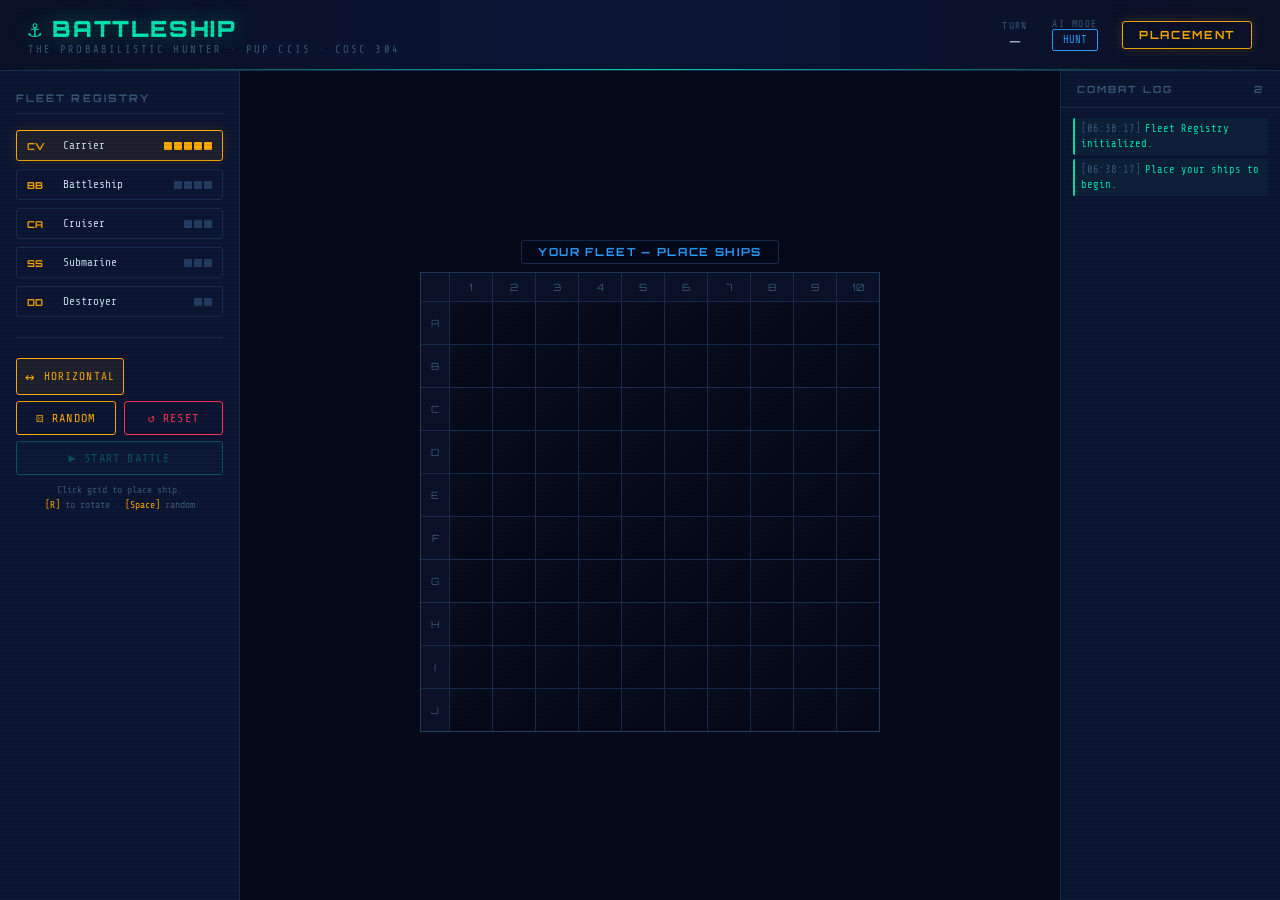
==== index.html @ 7005bb73 "Add files via upload" ====
<!DOCTYPE html>
<html lang="en">
<head>
  <meta charset="UTF-8"/>
  <meta name="viewport" content="width=device-width, initial-scale=1.0"/>
  <title>Battleship: The Probabilistic Hunter</title>
  <link href="https://fonts.googleapis.com/css2?family=Orbitron:wght@400;600;700;900&family=Share+Tech+Mono&display=swap" rel="stylesheet"/>
  <link rel="stylesheet" href="style.css">
</head>
<body>
<div id="app">

  <header>
    <div class="logo">
      <div class="logo-title">⚓ BATTLESHIP</div>
      <div class="logo-sub">The Probabilistic Hunter · PUP CCIS · COSC 304</div>
    </div>
    <div class="header-status">
      <div class="stat-block">
        <div class="stat-label">Turn</div>
        <div class="stat-value" id="turn-counter">—</div>
      </div>
      <div class="stat-block">
        <div class="stat-label">AI Mode</div>
        <div id="ai-mode-badge" class="ai-mode hunt">HUNT</div>
      </div>
      <div id="phase-badge" class="phase-badge placement">PLACEMENT</div>
    </div>
  </header>

  <main>

    <div class="sidebar" id="sidebar">
      <div class="sidebar-title">Fleet Registry</div>
      <div class="fleet-list" id="fleet-list"></div>

      <div class="divider"></div>

      <div id="placement-controls-area">
        <button class="orient-btn active" id="orient-btn" onclick="toggleOrient()">
          <span class="orient-icon" id="orient-icon">↔</span>
          <span id="orient-label">HORIZONTAL</span>
        </button>
        <div style="height:6px"></div>
        <div class="rng-btn-wrap">
          <button class="btn amber" onclick="randomPlacement()" style="flex:1">⚄ Random</button>
          <button class="btn danger" onclick="resetPlacement()" style="flex:1">↺ Reset</button>
        </div>
        <div style="height:6px"></div>
        <button class="btn primary" id="start-btn" onclick="startBattle()" disabled>▶ START BATTLE</button>
        <div style="height:8px"></div>
        <div class="hint">Click grid to place ship.<br><span>[R]</span> to rotate · <span>[Space]</span> random</div>
      </div>

      <div id="battle-controls-area" style="display:none">
        <div class="heatmap-toggle" id="heatmap-toggle" onclick="toggleHeatmap()">
          <span>Probability Map</span>
          <div class="toggle-sw" id="toggle-sw"></div>
        </div>
        <div style="height:6px"></div>
        <div class="prob-label" id="prob-label">Heat map: OFF</div>
        <div class="divider"></div>
        <button class="btn danger" onclick="resetGame()">↺ New Game</button>
      </div>
    </div>

    <div class="center" id="center">

      <div id="placement-phase">
        <div class="board-wrapper">
          <div class="board-label player-label">YOUR FLEET — Place Ships</div>
          <div class="board-container">
            <div class="grid placement-grid" id="placement-grid"></div>
          </div>
        </div>
      </div>

      <div id="battle-phase" style="display:none">
        <div style="display:flex;flex-direction:column;gap:14px;align-items:center;">

          <div class="ships-remaining">
            <div class="sr-block">
              <div class="sr-label">Your Ships</div>
              <div class="sr-count player-c" id="player-ships-left">5</div>
            </div>
            <div style="width:1px;background:var(--border);"></div>
            <div class="sr-block">
              <div class="sr-label">Enemy Ships</div>
              <div class="sr-count ai-c" id="ai-ships-left">5</div>
            </div>
          </div>

          <div class="grids-area">
            <div class="board-wrapper">
              <div class="board-label player-label">YOUR WATERS</div>
              <div class="board-container">
                <div class="grid player-grid" id="player-grid"></div>
              </div>
            </div>

            <div style="display:flex;flex-direction:column;align-items:center;justify-content:center;gap:12px;width:80px;">
              <div class="turn-strip" style="flex-direction:column;">
                <div style="display:flex;align-items:center;gap:6px;">
                  <div class="turn-pip" id="pip-player"></div>
                  <span style="font-size:.6rem;">YOU</span>
                </div>
                <div style="height:1px;width:40px;background:var(--border);margin:4px 0;"></div>
                <div style="display:flex;align-items:center;gap:6px;">
                  <div class="turn-pip" id="pip-ai"></div>
                  <span style="font-size:.6rem;">AI</span>
                </div>
              </div>
            </div>

            <div class="board-wrapper">
              <div class="board-label ai-label" id="ai-board-label">ENEMY WATERS — Click to Fire</div>
              <div class="board-container" style="position:relative">
                <div class="grid ai-grid" id="ai-grid"></div>
                <div class="ai-thinking" id="ai-thinking">
                  <div class="think-text">COMPUTING…</div>
                </div>
              </div>
            </div>
          </div>

        </div>
      </div>

    </div>

    <div class="log-panel">
      <div class="log-header">
        <span>Combat Log</span>
        <span id="log-count" style="color:var(--text-dim)">0</span>
      </div>
      <div class="log-body" id="log-body"></div>
    </div>

  </main>
</div>

<div id="gameover-overlay">
  <div class="gameover-box">
    <div class="gameover-result" id="go-result">VICTORY</div>
    <div class="gameover-sub" id="go-sub">All enemy ships have been sunk.</div>
    <div class="gameover-stats">
      <div class="go-stat">
        <div class="go-stat-val" id="go-turns">—</div>
        <div class="go-stat-lbl">Total Turns</div>
      </div>
      <div class="go-stat">
        <div class="go-stat-val" id="go-phits">—</div>
        <div class="go-stat-lbl">Your Hits</div>
      </div>
      <div class="go-stat">
        <div class="go-stat-val" id="go-aihits">—</div>
        <div class="go-stat-lbl">AI Hits</div>
      </div>
    </div>
    <div class="gameover-btns">
      <button class="btn primary" onclick="resetGame()">▶ Play Again</button>
    </div>
  </div>
</div>

<script src="app.js"></script>
</body>
</html>
---- style.css ----
*,*::before,*::after{box-sizing:border-box;margin:0;padding:0;}
:root{
  --bg:       #05091a;
  --surface:  #0a1128;
  --panel:    #0d1633;
  --border:   #1a2d50;
  --border2:  #243d63;
  --green:    #00e5b0;
  --green-d:  #00b389;
  --green-dim:#004433;
  --red:      #ff3355;
  --red-d:    #cc1133;
  --amber:    #ffaa00;
  --amber-d:  #cc7700;
  --blue:     #2a9eff;
  --text:     #8ab4cc;
  --text-dim: #3a5a7a;
  --text-bright:#c8e0ef;
  --ship:     #1e4a7a;
  --ship-b:   #2a6aaa;
  --hit-bg:   #3a0010;
  --miss-bg:  #081828;
  --sunk-bg:  #1a0008;
  --cell:42px;
}

html,body{width:100%;min-height:100vh;background:var(--bg);color:var(--text);font-family:'Share Tech Mono',monospace;overflow-x:hidden;}

/* scanlines */
body::before{
  content:'';position:fixed;inset:0;
  background:repeating-linear-gradient(0deg,transparent,transparent 2px,rgba(0,0,0,.08) 2px,rgba(0,0,0,.08) 4px);
  pointer-events:none;z-index:9999;
}

/* ═══════════════════════════════════════════════════════
   LAYOUT
═══════════════════════════════════════════════════════ */
#app{display:flex;flex-direction:column;min-height:100vh;}

/* ── HEADER ── */
header{
  display:flex;align-items:center;justify-content:space-between;
  padding:14px 28px;border-bottom:1px solid var(--border);
  background:linear-gradient(90deg,var(--surface),#0b1535,var(--surface));
  position:relative;overflow:hidden;
}
header::after{
  content:'';position:absolute;bottom:0;left:0;right:0;height:1px;
  background:linear-gradient(90deg,transparent,var(--green),transparent);
  animation:scanH 4s linear infinite;
}
@keyframes scanH{0%{transform:translateX(-100%)}100%{transform:translateX(100%)}}

.logo{display:flex;flex-direction:column;gap:2px;}
.logo-title{font-family:'Orbitron',monospace;font-size:1.4rem;font-weight:900;color:var(--green);letter-spacing:.08em;text-shadow:0 0 20px rgba(0,229,176,.4);}
.logo-sub{font-size:.65rem;color:var(--text-dim);letter-spacing:.2em;text-transform:uppercase;}

.header-status{display:flex;gap:24px;align-items:center;}
.stat-block{text-align:center;}
.stat-label{font-size:.6rem;color:var(--text-dim);letter-spacing:.15em;text-transform:uppercase;}
.stat-value{font-family:'Orbitron',monospace;font-size:.9rem;color:var(--text-bright);}

.phase-badge{
  padding:6px 16px;border:1px solid currentColor;border-radius:3px;
  font-family:'Orbitron',monospace;font-size:.7rem;font-weight:700;letter-spacing:.15em;
  text-transform:uppercase;
}
.phase-badge.placement{color:var(--amber);border-color:var(--amber);box-shadow:0 0 12px rgba(255,170,0,.2);}
.phase-badge.battle{color:var(--green);border-color:var(--green);box-shadow:0 0 12px rgba(0,229,176,.2);animation:pulseBadge 2s ease-in-out infinite;}
.phase-badge.gameover{color:var(--red);border-color:var(--red);box-shadow:0 0 12px rgba(255,51,85,.3);}
@keyframes pulseBadge{0%,100%{opacity:1}50%{opacity:.6}}

/* ── MAIN ── */
main{flex:1;display:flex;gap:0;padding:0;}

/* ── SIDEBAR ── */
.sidebar{
  width:240px;flex-shrink:0;background:var(--panel);
  border-right:1px solid var(--border);padding:20px 16px;
  display:flex;flex-direction:column;gap:16px;
}
.sidebar-title{
  font-family:'Orbitron',monospace;font-size:.65rem;font-weight:700;
  color:var(--text-dim);letter-spacing:.2em;text-transform:uppercase;
  padding-bottom:8px;border-bottom:1px solid var(--border);
}
.fleet-list{display:flex;flex-direction:column;gap:8px;}
.fleet-item{
  display:flex;align-items:center;gap:10px;padding:8px 10px;
  border:1px solid var(--border);border-radius:3px;cursor:pointer;
  transition:all .2s;position:relative;overflow:hidden;
}
.fleet-item.active{border-color:var(--amber);background:rgba(255,170,0,.08);box-shadow:0 0 12px rgba(255,170,0,.15);}
.fleet-item.placed{border-color:var(--green-dim);opacity:.6;cursor:default;}
.fleet-item.sunk-ship{border-color:var(--red-d);opacity:.4;}
.fleet-item .ship-symbol{
  font-family:'Orbitron',monospace;font-size:.6rem;font-weight:700;
  color:var(--amber);width:26px;
}
.fleet-item.placed .ship-symbol{color:var(--green);}
.fleet-item.sunk-ship .ship-symbol{color:var(--red);}
.fleet-item .ship-name{font-size:.7rem;color:var(--text-bright);flex:1;}
.fleet-item .ship-len{display:flex;gap:2px;}
.ship-seg{width:8px;height:8px;background:var(--border2);border-radius:1px;transition:background .3s;}
.fleet-item.placed .ship-seg{background:var(--green);}
.fleet-item.active .ship-seg{background:var(--amber);}
.fleet-item.sunk-ship .ship-seg{background:var(--red-d);}

.btn{
  display:block;width:100%;padding:9px 12px;
  border:1px solid var(--border2);border-radius:3px;background:transparent;
  color:var(--text);font-family:'Share Tech Mono',monospace;font-size:.75rem;
  cursor:pointer;transition:all .2s;text-transform:uppercase;letter-spacing:.1em;text-align:center;
}
.btn:hover{border-color:var(--green);color:var(--green);background:rgba(0,229,176,.05);}
.btn.primary{border-color:var(--green);color:var(--green);background:rgba(0,229,176,.08);}
.btn.primary:hover{background:rgba(0,229,176,.18);box-shadow:0 0 16px rgba(0,229,176,.25);}
.btn.danger{border-color:var(--red);color:var(--red);}
.btn.danger:hover{background:rgba(255,51,85,.1);}
.btn.amber{border-color:var(--amber);color:var(--amber);}
.btn.amber:hover{background:rgba(255,170,0,.1);}
.btn:disabled{opacity:.3;cursor:not-allowed;pointer-events:none;}

.orient-btn{
  display:flex;gap:8px;align-items:center;justify-content:center;
  padding:8px;border:1px solid var(--border2);border-radius:3px;
  background:transparent;color:var(--text);font-family:'Share Tech Mono',monospace;
  font-size:.7rem;cursor:pointer;transition:all .2s;text-transform:uppercase;letter-spacing:.1em;
}
.orient-btn:hover,.orient-btn.active{border-color:var(--amber);color:var(--amber);background:rgba(255,170,0,.08);}

.orient-icon{font-size:1rem;transition:transform .3s;}

.divider{height:1px;background:var(--border);margin:4px 0;}

.hint{font-size:.62rem;color:var(--text-dim);line-height:1.5;text-align:center;}
.hint span{color:var(--amber);}

/* ── LOG ── */
.log-panel{
  width:220px;flex-shrink:0;background:var(--panel);
  border-left:1px solid var(--border);display:flex;flex-direction:column;
}
.log-header{
  padding:12px 16px;border-bottom:1px solid var(--border);
  font-family:'Orbitron',monospace;font-size:.62rem;font-weight:700;
  color:var(--text-dim);letter-spacing:.2em;text-transform:uppercase;
  display:flex;align-items:center;justify-content:space-between;
}
.log-body{flex:1;overflow-y:auto;padding:10px 12px;display:flex;flex-direction:column;gap:4px;}
.log-body::-webkit-scrollbar{width:4px;}
.log-body::-webkit-scrollbar-track{background:transparent;}
.log-body::-webkit-scrollbar-thumb{background:var(--border2);border-radius:2px;}
.log-entry{font-size:.65rem;line-height:1.4;padding:4px 6px;border-radius:2px;border-left:2px solid transparent;}
.log-entry.player{border-color:var(--blue);background:rgba(42,158,255,.05);}
.log-entry.ai{border-color:var(--red);background:rgba(255,51,85,.05);}
.log-entry.system{border-color:var(--green);background:rgba(0,229,176,.05);color:var(--green);}
.log-entry.sunk{border-color:var(--amber);background:rgba(255,170,0,.08);color:var(--amber);}
.log-time{color:var(--text-dim);margin-right:4px;}

/* ── CENTER ── */
.center{flex:1;display:flex;flex-direction:column;align-items:center;justify-content:center;padding:20px;gap:20px;}

/* ── GRIDS AREA ── */
.grids-area{display:flex;gap:40px;align-items:flex-start;}

.board-wrapper{display:flex;flex-direction:column;gap:8px;align-items:center;}
.board-label{
  font-family:'Orbitron',monospace;font-size:.7rem;font-weight:700;
  letter-spacing:.15em;text-transform:uppercase;text-align:center;
  padding:4px 16px;border:1px solid var(--border);border-radius:2px;
}
.board-label.player-label{color:var(--blue);}
.board-label.ai-label{color:var(--red);}
.board-label.ai-label.your-turn{color:var(--green);border-color:var(--green);animation:pulseBadge 1.5s ease-in-out infinite;}

.board-container{position:relative;}

.grid{
  display:grid;
  grid-template-columns:28px repeat(10,var(--cell));
  grid-template-rows:28px repeat(10,var(--cell));
  gap:1px;background:var(--border);border:1px solid var(--border2);
}
.grid-corner{background:var(--surface);}
.grid-coord{
  display:flex;align-items:center;justify-content:center;
  background:var(--surface);
  font-size:.62rem;color:var(--text-dim);font-family:'Orbitron',monospace;
}

.cell{
  background:var(--bg);position:relative;cursor:default;
  display:flex;align-items:center;justify-content:center;
  transition:background .15s;overflow:hidden;
}
.cell::after{
  content:'';position:absolute;inset:0;
  background:linear-gradient(135deg,rgba(255,255,255,.02) 0%,transparent 60%);
  pointer-events:none;
}

/* placement grid cells */
.placement-grid .cell{cursor:crosshair;}
.placement-grid .cell.hover-valid{background:rgba(255,170,0,.15);outline:1px solid var(--amber);}
.placement-grid .cell.hover-invalid{background:rgba(255,51,85,.12);outline:1px solid var(--red);}
.placement-grid .cell.ship{background:var(--ship);outline:1px solid var(--ship-b);}

/* battle player grid cells */
.player-grid .cell.ship{background:var(--ship);}
.player-grid .cell.hit{background:var(--hit-bg);}
.player-grid .cell.miss{background:var(--miss-bg);}
.player-grid .cell.sunk{background:var(--sunk-bg);}

/* battle AI grid cells */
.ai-grid .cell{cursor:crosshair;}
.ai-grid .cell.attacked,.ai-grid .cell.hit,.ai-grid .cell.miss,.ai-grid .cell.sunk{cursor:not-allowed;}
.ai-grid .cell.hit{background:var(--hit-bg);}
.ai-grid .cell.miss{background:var(--miss-bg);}
.ai-grid .cell.sunk{background:var(--sunk-bg);}
.ai-grid .cell:not(.attacked):not(.hit):not(.miss):not(.sunk):hover{background:rgba(0,229,176,.12);outline:1px solid var(--green);}

/* hit marker */
.hit-marker{
  width:22px;height:22px;border-radius:50%;
  background:radial-gradient(circle,#ff8866,var(--red));
  box-shadow:0 0 10px var(--red),0 0 20px rgba(255,51,85,.4);
  animation:hitPop .4s ease-out forwards;
  position:relative;z-index:2;
}
@keyframes hitPop{0%{transform:scale(0) rotate(-45deg);opacity:0}50%{transform:scale(1.3) rotate(5deg)}100%{transform:scale(1) rotate(0deg);opacity:1}}
.hit-marker::before{
  content:'✕';position:absolute;inset:0;display:flex;align-items:center;justify-content:center;
  font-size:.7rem;color:rgba(255,255,255,.9);font-weight:bold;
}

/* miss marker */
.miss-marker{
  width:10px;height:10px;border-radius:50%;
  background:rgba(100,160,200,.3);border:1px solid rgba(100,160,200,.5);
  box-shadow:0 0 6px rgba(100,160,200,.2);
  animation:missPop .3s ease-out;
}
@keyframes missPop{0%{transform:scale(0);opacity:0}100%{transform:scale(1);opacity:1}}

/* sunk overlay */
.cell.sunk .hit-marker{background:radial-gradient(circle,#880022,#440011);box-shadow:0 0 6px rgba(100,0,20,.5);}

/* heat map overlay */
.heat-cell{position:absolute;inset:0;pointer-events:none;z-index:1;transition:background .3s;}

/* ship preview block */
.ship-block{
  width:calc(var(--cell) - 3px);height:calc(var(--cell) - 3px);
  background:rgba(255,170,0,.3);border:1px solid var(--amber);border-radius:2px;
  position:relative;z-index:2;
}

/* ── TURN INDICATOR ── */
.turn-strip{
  display:flex;gap:12px;align-items:center;justify-content:center;
  padding:8px 24px;background:var(--panel);border:1px solid var(--border);
  border-radius:4px;font-size:.7rem;
}
.turn-pip{width:8px;height:8px;border-radius:50%;}
.turn-pip.active{background:var(--green);box-shadow:0 0 8px var(--green);animation:pipPulse 1s ease-in-out infinite;}
.turn-pip.inactive{background:var(--text-dim);}
@keyframes pipPulse{0%,100%{transform:scale(1)}50%{transform:scale(1.4)}}

/* ── HEAT MAP TOGGLE ── */
.heatmap-toggle{
  display:flex;align-items:center;gap:10px;font-size:.68rem;
  padding:6px 14px;border:1px solid var(--border);border-radius:3px;
  cursor:pointer;transition:all .2s;
}
.heatmap-toggle:hover{border-color:var(--amber);}
.toggle-sw{width:28px;height:14px;background:var(--border);border-radius:7px;position:relative;transition:background .2s;}
.toggle-sw::after{content:'';position:absolute;top:2px;left:2px;width:10px;height:10px;background:var(--text-dim);border-radius:50%;transition:all .2s;}
.heatmap-toggle.on .toggle-sw{background:var(--amber);box-shadow:0 0 8px rgba(255,170,0,.4);}
.heatmap-toggle.on .toggle-sw::after{left:16px;background:white;}

/* ── AI THINKING ── */
.ai-thinking{
  position:absolute;inset:0;background:rgba(5,9,26,.6);
  display:flex;align-items:center;justify-content:center;z-index:10;
  border-radius:2px;pointer-events:none;opacity:0;transition:opacity .2s;
}
.ai-thinking.show{opacity:1;}
.think-text{
  font-family:'Orbitron',monospace;font-size:.65rem;color:var(--red);
  letter-spacing:.2em;animation:thinkBlink .6s step-end infinite;
}
@keyframes thinkBlink{0%,100%{opacity:1}50%{opacity:0}}

/* ── GAME OVER OVERLAY ── */
#gameover-overlay{
  display:none;position:fixed;inset:0;z-index:1000;
  background:rgba(5,9,26,.92);backdrop-filter:blur(6px);
  align-items:center;justify-content:center;
}
#gameover-overlay.show{display:flex;}
.gameover-box{
  background:var(--panel);border:1px solid var(--border2);
  padding:48px 56px;text-align:center;max-width:500px;
  position:relative;overflow:hidden;
}
.gameover-box::before{
  content:'';position:absolute;inset:0;
  background:radial-gradient(ellipse at 50% -20%,rgba(0,229,176,.07),transparent 70%);
  pointer-events:none;
}
.gameover-result{
  font-family:'Orbitron',monospace;font-size:2.2rem;font-weight:900;
  letter-spacing:.08em;margin-bottom:12px;
}
.gameover-result.win{color:var(--green);text-shadow:0 0 30px rgba(0,229,176,.5);}
.gameover-result.loss{color:var(--red);text-shadow:0 0 30px rgba(255,51,85,.5);}
.gameover-sub{font-size:.8rem;color:var(--text);margin-bottom:8px;}
.gameover-stats{
  display:flex;gap:24px;justify-content:center;margin:24px 0;
}
.go-stat{text-align:center;}
.go-stat-val{font-family:'Orbitron',monospace;font-size:1.4rem;color:var(--text-bright);}
.go-stat-lbl{font-size:.6rem;color:var(--text-dim);letter-spacing:.15em;text-transform:uppercase;}
.gameover-btns{display:flex;gap:12px;justify-content:center;margin-top:24px;}
.gameover-btns .btn{width:160px;}

/* placement controls row */
.placement-controls{display:flex;gap:10px;align-items:center;}

/* AI probability label */
.prob-label{
  font-size:.58rem;color:var(--text-dim);text-align:center;
  letter-spacing:.1em;
}

/* ship count remaining */
.ships-remaining{
  display:flex;gap:12px;justify-content:center;
  padding:8px 16px;background:var(--panel);border:1px solid var(--border);border-radius:3px;
}
.sr-block{text-align:center;}
.sr-label{font-size:.55rem;color:var(--text-dim);letter-spacing:.12em;text-transform:uppercase;}
.sr-count{font-family:'Orbitron',monospace;font-size:.95rem;}
.sr-count.player-c{color:var(--blue);}
.sr-count.ai-c{color:var(--red);}

/* ─── AI MODE INDICATOR ─── */
.ai-mode{
  font-size:.65rem;padding:4px 10px;border-radius:2px;
  border:1px solid var(--border);display:inline-block;
}
.ai-mode.hunt{border-color:var(--blue);color:var(--blue);}
.ai-mode.target{border-color:var(--red);color:var(--red);animation:pulseBadge 1s ease-in-out infinite;}

/* Random placement button area */
.rng-btn-wrap{display:flex;gap:8px;}

/* Responsive tweak */
@media(max-width:1100px){
  :root{--cell:38px;}
  .sidebar{width:200px;}
  .log-panel{width:180px;}
}
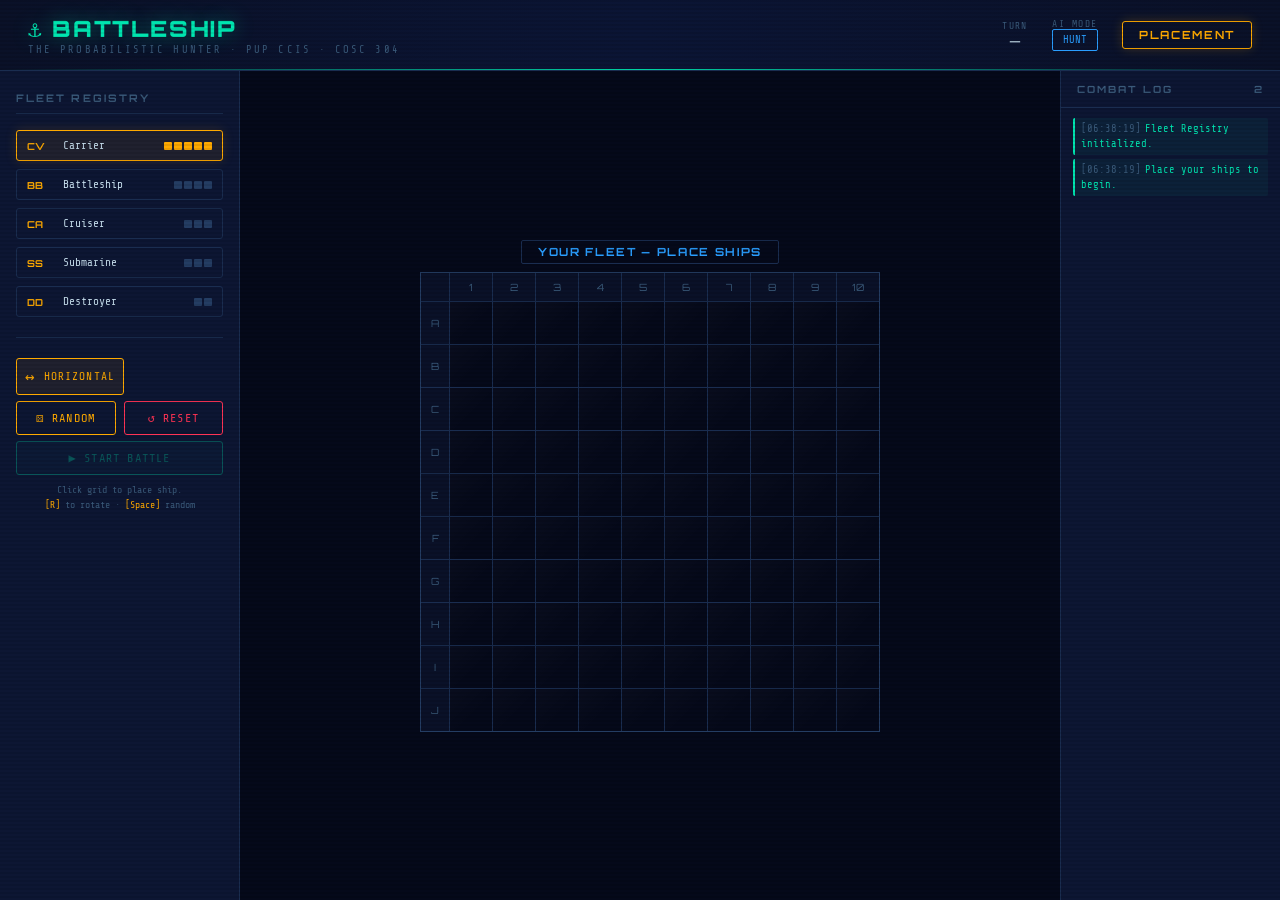
==== commit c967ae65: "Second Commit" ====
--- a/index.html
+++ b/index.html
@@ -8,161 +8,161 @@
   <link rel="stylesheet" href="style.css">
 </head>
 <body>
-<div id="app">
+  <div id="app">
 
-  <header>
-    <div class="logo">
-      <div class="logo-title">⚓ BATTLESHIP</div>
-      <div class="logo-sub">The Probabilistic Hunter · PUP CCIS · COSC 304</div>
-    </div>
-    <div class="header-status">
-      <div class="stat-block">
-        <div class="stat-label">Turn</div>
-        <div class="stat-value" id="turn-counter">—</div>
+    <header>
+      <div class="logo">
+        <div class="logo-title">⚓ BATTLESHIP</div>
+        <div class="logo-sub">The Probabilistic Hunter · PUP CCIS · COSC 304</div>
       </div>
-      <div class="stat-block">
-        <div class="stat-label">AI Mode</div>
-        <div id="ai-mode-badge" class="ai-mode hunt">HUNT</div>
+      <div class="header-status">
+        <div class="stat-block">
+          <div class="stat-label">Turn</div>
+          <div class="stat-value" id="turn-counter">—</div>
+        </div>
+        <div class="stat-block">
+          <div class="stat-label">AI Mode</div>
+          <div id="ai-mode-badge" class="ai-mode hunt">HUNT</div>
+        </div>
+        <div id="phase-badge" class="phase-badge placement">PLACEMENT</div>
       </div>
-      <div id="phase-badge" class="phase-badge placement">PLACEMENT</div>
-    </div>
-  </header>
+    </header>
 
-  <main>
+    <main>
 
-    <div class="sidebar" id="sidebar">
-      <div class="sidebar-title">Fleet Registry</div>
-      <div class="fleet-list" id="fleet-list"></div>
+      <div class="sidebar" id="sidebar">
+        <div class="sidebar-title">Fleet Registry</div>
+        <div class="fleet-list" id="fleet-list"></div>
 
-      <div class="divider"></div>
+        <div class="divider"></div>
 
-      <div id="placement-controls-area">
-        <button class="orient-btn active" id="orient-btn" onclick="toggleOrient()">
-          <span class="orient-icon" id="orient-icon">↔</span>
-          <span id="orient-label">HORIZONTAL</span>
-        </button>
-        <div style="height:6px"></div>
-        <div class="rng-btn-wrap">
-          <button class="btn amber" onclick="randomPlacement()" style="flex:1">⚄ Random</button>
-          <button class="btn danger" onclick="resetPlacement()" style="flex:1">↺ Reset</button>
+        <div id="placement-controls-area">
+          <button class="orient-btn active" id="orient-btn" onclick="toggleOrient()">
+            <span class="orient-icon" id="orient-icon">↔</span>
+            <span id="orient-label">HORIZONTAL</span>
+          </button>
+          <div style="height:6px"></div>
+          <div class="rng-btn-wrap">
+            <button class="btn amber" onclick="randomPlacement()" style="flex:1">⚄ Random</button>
+            <button class="btn danger" onclick="resetPlacement()" style="flex:1">↺ Reset</button>
+          </div>
+          <div style="height:6px"></div>
+          <button class="btn primary" id="start-btn" onclick="startBattle()" disabled>▶ START BATTLE</button>
+          <div style="height:8px"></div>
+          <div class="hint">Click grid to place ship.<br><span>[R]</span> to rotate · <span>[Space]</span> random</div>
         </div>
-        <div style="height:6px"></div>
-        <button class="btn primary" id="start-btn" onclick="startBattle()" disabled>▶ START BATTLE</button>
-        <div style="height:8px"></div>
-        <div class="hint">Click grid to place ship.<br><span>[R]</span> to rotate · <span>[Space]</span> random</div>
-      </div>
 
-      <div id="battle-controls-area" style="display:none">
-        <div class="heatmap-toggle" id="heatmap-toggle" onclick="toggleHeatmap()">
-          <span>Probability Map</span>
-          <div class="toggle-sw" id="toggle-sw"></div>
-        </div>
-        <div style="height:6px"></div>
-        <div class="prob-label" id="prob-label">Heat map: OFF</div>
-        <div class="divider"></div>
-        <button class="btn danger" onclick="resetGame()">↺ New Game</button>
-      </div>
-    </div>
-
-    <div class="center" id="center">
-
-      <div id="placement-phase">
-        <div class="board-wrapper">
-          <div class="board-label player-label">YOUR FLEET — Place Ships</div>
-          <div class="board-container">
-            <div class="grid placement-grid" id="placement-grid"></div>
+        <div id="battle-controls-area" style="display:none">
+          <div class="heatmap-toggle" id="heatmap-toggle" onclick="toggleHeatmap()">
+            <span>Probability Map</span>
+            <div class="toggle-sw" id="toggle-sw"></div>
           </div>
+          <div style="height:6px"></div>
+          <div class="prob-label" id="prob-label">Heat map: OFF</div>
+          <div class="divider"></div>
+          <button class="btn danger" onclick="resetGame()">↺ New Game</button>
         </div>
       </div>
 
-      <div id="battle-phase" style="display:none">
-        <div style="display:flex;flex-direction:column;gap:14px;align-items:center;">
+      <div class="center" id="center">
 
-          <div class="ships-remaining">
-            <div class="sr-block">
-              <div class="sr-label">Your Ships</div>
-              <div class="sr-count player-c" id="player-ships-left">5</div>
-            </div>
-            <div style="width:1px;background:var(--border);"></div>
-            <div class="sr-block">
-              <div class="sr-label">Enemy Ships</div>
-              <div class="sr-count ai-c" id="ai-ships-left">5</div>
+        <div id="placement-phase">
+          <div class="board-wrapper">
+            <div class="board-label player-label">YOUR FLEET — Place Ships</div>
+            <div class="board-container">
+              <div class="grid placement-grid" id="placement-grid"></div>
             </div>
           </div>
+        </div>
 
-          <div class="grids-area">
-            <div class="board-wrapper">
-              <div class="board-label player-label">YOUR WATERS</div>
-              <div class="board-container">
-                <div class="grid player-grid" id="player-grid"></div>
+        <div id="battle-phase" style="display:none">
+          <div style="display:flex;flex-direction:column;gap:14px;align-items:center;">
+
+            <div class="ships-remaining">
+              <div class="sr-block">
+                <div class="sr-label">Your Ships</div>
+                <div class="sr-count player-c" id="player-ships-left">5</div>
+              </div>
+              <div style="width:1px;background:var(--border);"></div>
+              <div class="sr-block">
+                <div class="sr-label">Enemy Ships</div>
+                <div class="sr-count ai-c" id="ai-ships-left">5</div>
               </div>
             </div>
 
-            <div style="display:flex;flex-direction:column;align-items:center;justify-content:center;gap:12px;width:80px;">
-              <div class="turn-strip" style="flex-direction:column;">
-                <div style="display:flex;align-items:center;gap:6px;">
-                  <div class="turn-pip" id="pip-player"></div>
-                  <span style="font-size:.6rem;">YOU</span>
+            <div class="grids-area">
+              <div class="board-wrapper">
+                <div class="board-label player-label">YOUR WATERS</div>
+                <div class="board-container">
+                  <div class="grid player-grid" id="player-grid"></div>
                 </div>
-                <div style="height:1px;width:40px;background:var(--border);margin:4px 0;"></div>
-                <div style="display:flex;align-items:center;gap:6px;">
-                  <div class="turn-pip" id="pip-ai"></div>
-                  <span style="font-size:.6rem;">AI</span>
+              </div>
+
+              <div style="display:flex;flex-direction:column;align-items:center;justify-content:center;gap:12px;width:80px;">
+                <div class="turn-strip" style="flex-direction:column;">
+                  <div style="display:flex;align-items:center;gap:6px;">
+                    <div class="turn-pip" id="pip-player"></div>
+                    <span style="font-size:.6rem;">YOU</span>
+                  </div>
+                  <div style="height:1px;width:40px;background:var(--border);margin:4px 0;"></div>
+                  <div style="display:flex;align-items:center;gap:6px;">
+                    <div class="turn-pip" id="pip-ai"></div>
+                    <span style="font-size:.6rem;">AI</span>
+                  </div>
+                </div>
+              </div>
+
+              <div class="board-wrapper">
+                <div class="board-label ai-label" id="ai-board-label">ENEMY WATERS — Click to Fire</div>
+                <div class="board-container" style="position:relative">
+                  <div class="grid ai-grid" id="ai-grid"></div>
+                  <div class="ai-thinking" id="ai-thinking">
+                    <div class="think-text">COMPUTING…</div>
+                  </div>
                 </div>
               </div>
             </div>
 
-            <div class="board-wrapper">
-              <div class="board-label ai-label" id="ai-board-label">ENEMY WATERS — Click to Fire</div>
-              <div class="board-container" style="position:relative">
-                <div class="grid ai-grid" id="ai-grid"></div>
-                <div class="ai-thinking" id="ai-thinking">
-                  <div class="think-text">COMPUTING…</div>
-                </div>
-              </div>
-            </div>
           </div>
+        </div>
 
+      </div>
+
+      <div class="log-panel">
+        <div class="log-header">
+          <span>Combat Log</span>
+          <span id="log-count" style="color:var(--text-dim)">0</span>
+        </div>
+        <div class="log-body" id="log-body"></div>
+      </div>
+
+    </main>
+  </div>
+
+  <div id="gameover-overlay">
+    <div class="gameover-box">
+      <div class="gameover-result" id="go-result">VICTORY</div>
+      <div class="gameover-sub" id="go-sub">All enemy ships have been sunk.</div>
+      <div class="gameover-stats">
+        <div class="go-stat">
+          <div class="go-stat-val" id="go-turns">—</div>
+          <div class="go-stat-lbl">Total Turns</div>
+        </div>
+        <div class="go-stat">
+          <div class="go-stat-val" id="go-phits">—</div>
+          <div class="go-stat-lbl">Your Hits</div>
+        </div>
+        <div class="go-stat">
+          <div class="go-stat-val" id="go-aihits">—</div>
+          <div class="go-stat-lbl">AI Hits</div>
         </div>
       </div>
-
-    </div>
-
-    <div class="log-panel">
-      <div class="log-header">
-        <span>Combat Log</span>
-        <span id="log-count" style="color:var(--text-dim)">0</span>
-      </div>
-      <div class="log-body" id="log-body"></div>
-    </div>
-
-  </main>
-</div>
-
-<div id="gameover-overlay">
-  <div class="gameover-box">
-    <div class="gameover-result" id="go-result">VICTORY</div>
-    <div class="gameover-sub" id="go-sub">All enemy ships have been sunk.</div>
-    <div class="gameover-stats">
-      <div class="go-stat">
-        <div class="go-stat-val" id="go-turns">—</div>
-        <div class="go-stat-lbl">Total Turns</div>
-      </div>
-      <div class="go-stat">
-        <div class="go-stat-val" id="go-phits">—</div>
-        <div class="go-stat-lbl">Your Hits</div>
-      </div>
-      <div class="go-stat">
-        <div class="go-stat-val" id="go-aihits">—</div>
-        <div class="go-stat-lbl">AI Hits</div>
+      <div class="gameover-btns">
+        <button class="btn primary" onclick="resetGame()">▶ Play Again</button>
       </div>
     </div>
-    <div class="gameover-btns">
-      <button class="btn primary" onclick="resetGame()">▶ Play Again</button>
-    </div>
   </div>
-</div>
 
-<script src="app.js"></script>
+  <script src="app.js"></script>
 </body>
-</html>+</html>
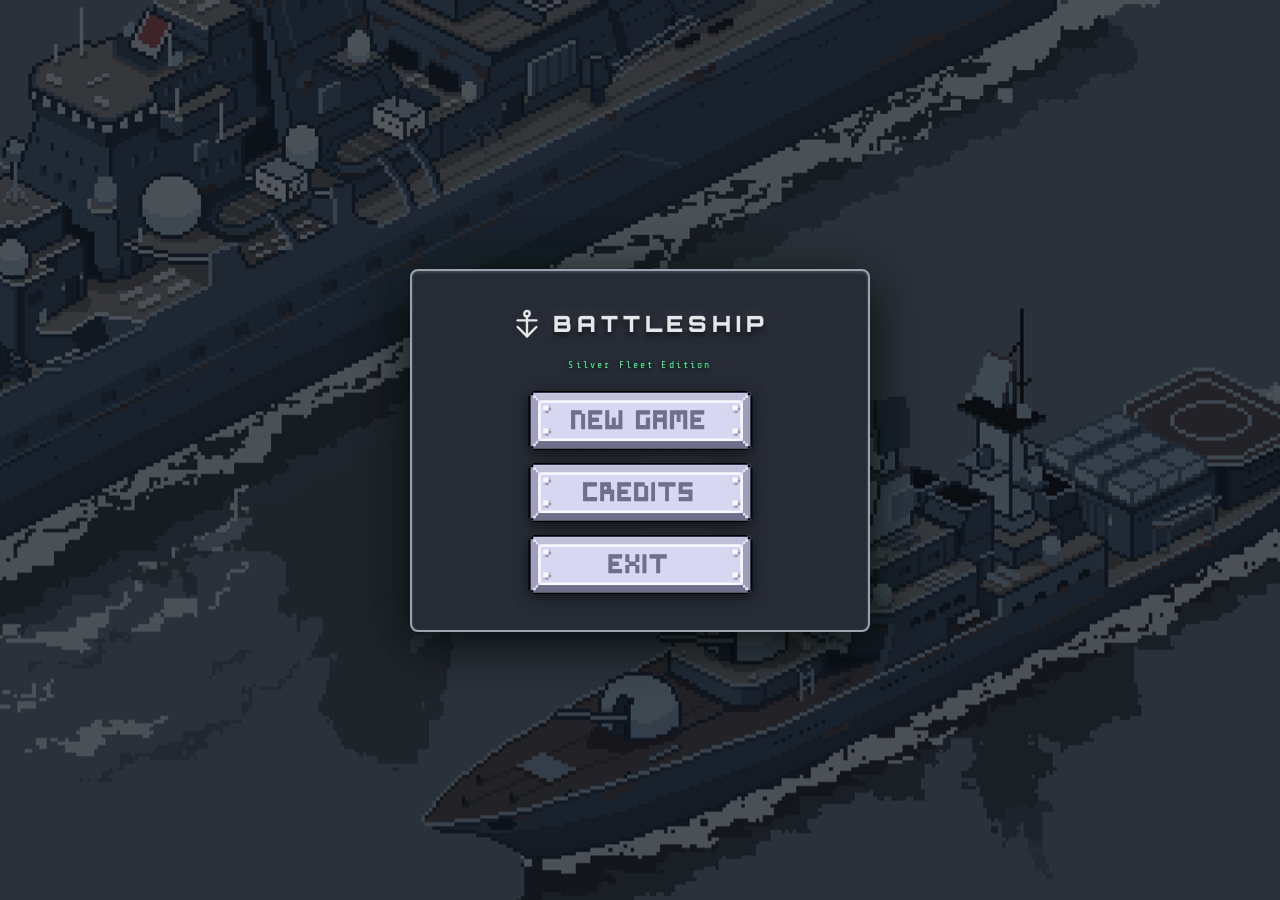
==== commit 18c49d25: "Rename battleship.html to index.html" ====
--- a/index.html
+++ b/index.html
@@ -1,168 +1,326 @@
-<!DOCTYPE html>
-<html lang="en">
-<head>
-  <meta charset="UTF-8"/>
-  <meta name="viewport" content="width=device-width, initial-scale=1.0"/>
-  <title>Battleship: The Probabilistic Hunter</title>
-  <link href="https://fonts.googleapis.com/css2?family=Orbitron:wght@400;600;700;900&family=Share+Tech+Mono&display=swap" rel="stylesheet"/>
-  <link rel="stylesheet" href="style.css">
-</head>
-<body>
-  <div id="app">
-
-    <header>
-      <div class="logo">
-        <div class="logo-title">⚓ BATTLESHIP</div>
-        <div class="logo-sub">The Probabilistic Hunter · PUP CCIS · COSC 304</div>
-      </div>
-      <div class="header-status">
-        <div class="stat-block">
-          <div class="stat-label">Turn</div>
-          <div class="stat-value" id="turn-counter">—</div>
-        </div>
-        <div class="stat-block">
-          <div class="stat-label">AI Mode</div>
-          <div id="ai-mode-badge" class="ai-mode hunt">HUNT</div>
-        </div>
-        <div id="phase-badge" class="phase-badge placement">PLACEMENT</div>
-      </div>
-    </header>
-
-    <main>
-
-      <div class="sidebar" id="sidebar">
-        <div class="sidebar-title">Fleet Registry</div>
-        <div class="fleet-list" id="fleet-list"></div>
-
-        <div class="divider"></div>
-
-        <div id="placement-controls-area">
-          <button class="orient-btn active" id="orient-btn" onclick="toggleOrient()">
-            <span class="orient-icon" id="orient-icon">↔</span>
-            <span id="orient-label">HORIZONTAL</span>
-          </button>
-          <div style="height:6px"></div>
-          <div class="rng-btn-wrap">
-            <button class="btn amber" onclick="randomPlacement()" style="flex:1">⚄ Random</button>
-            <button class="btn danger" onclick="resetPlacement()" style="flex:1">↺ Reset</button>
-          </div>
-          <div style="height:6px"></div>
-          <button class="btn primary" id="start-btn" onclick="startBattle()" disabled>▶ START BATTLE</button>
-          <div style="height:8px"></div>
-          <div class="hint">Click grid to place ship.<br><span>[R]</span> to rotate · <span>[Space]</span> random</div>
-        </div>
-
-        <div id="battle-controls-area" style="display:none">
-          <div class="heatmap-toggle" id="heatmap-toggle" onclick="toggleHeatmap()">
-            <span>Probability Map</span>
-            <div class="toggle-sw" id="toggle-sw"></div>
-          </div>
-          <div style="height:6px"></div>
-          <div class="prob-label" id="prob-label">Heat map: OFF</div>
-          <div class="divider"></div>
-          <button class="btn danger" onclick="resetGame()">↺ New Game</button>
-        </div>
-      </div>
-
-      <div class="center" id="center">
-
-        <div id="placement-phase">
-          <div class="board-wrapper">
-            <div class="board-label player-label">YOUR FLEET — Place Ships</div>
-            <div class="board-container">
-              <div class="grid placement-grid" id="placement-grid"></div>
-            </div>
-          </div>
-        </div>
-
-        <div id="battle-phase" style="display:none">
-          <div style="display:flex;flex-direction:column;gap:14px;align-items:center;">
-
-            <div class="ships-remaining">
-              <div class="sr-block">
-                <div class="sr-label">Your Ships</div>
-                <div class="sr-count player-c" id="player-ships-left">5</div>
-              </div>
-              <div style="width:1px;background:var(--border);"></div>
-              <div class="sr-block">
-                <div class="sr-label">Enemy Ships</div>
-                <div class="sr-count ai-c" id="ai-ships-left">5</div>
-              </div>
-            </div>
-
-            <div class="grids-area">
-              <div class="board-wrapper">
-                <div class="board-label player-label">YOUR WATERS</div>
-                <div class="board-container">
-                  <div class="grid player-grid" id="player-grid"></div>
-                </div>
-              </div>
-
-              <div style="display:flex;flex-direction:column;align-items:center;justify-content:center;gap:12px;width:80px;">
-                <div class="turn-strip" style="flex-direction:column;">
-                  <div style="display:flex;align-items:center;gap:6px;">
-                    <div class="turn-pip" id="pip-player"></div>
-                    <span style="font-size:.6rem;">YOU</span>
-                  </div>
-                  <div style="height:1px;width:40px;background:var(--border);margin:4px 0;"></div>
-                  <div style="display:flex;align-items:center;gap:6px;">
-                    <div class="turn-pip" id="pip-ai"></div>
-                    <span style="font-size:.6rem;">AI</span>
-                  </div>
-                </div>
-              </div>
-
-              <div class="board-wrapper">
-                <div class="board-label ai-label" id="ai-board-label">ENEMY WATERS — Click to Fire</div>
-                <div class="board-container" style="position:relative">
-                  <div class="grid ai-grid" id="ai-grid"></div>
-                  <div class="ai-thinking" id="ai-thinking">
-                    <div class="think-text">COMPUTING…</div>
-                  </div>
-                </div>
-              </div>
-            </div>
-
-          </div>
-        </div>
-
-      </div>
-
-      <div class="log-panel">
-        <div class="log-header">
-          <span>Combat Log</span>
-          <span id="log-count" style="color:var(--text-dim)">0</span>
-        </div>
-        <div class="log-body" id="log-body"></div>
-      </div>
-
-    </main>
-  </div>
-
-  <div id="gameover-overlay">
-    <div class="gameover-box">
-      <div class="gameover-result" id="go-result">VICTORY</div>
-      <div class="gameover-sub" id="go-sub">All enemy ships have been sunk.</div>
-      <div class="gameover-stats">
-        <div class="go-stat">
-          <div class="go-stat-val" id="go-turns">—</div>
-          <div class="go-stat-lbl">Total Turns</div>
-        </div>
-        <div class="go-stat">
-          <div class="go-stat-val" id="go-phits">—</div>
-          <div class="go-stat-lbl">Your Hits</div>
-        </div>
-        <div class="go-stat">
-          <div class="go-stat-val" id="go-aihits">—</div>
-          <div class="go-stat-lbl">AI Hits</div>
-        </div>
-      </div>
-      <div class="gameover-btns">
-        <button class="btn primary" onclick="resetGame()">▶ Play Again</button>
-      </div>
-    </div>
-  </div>
-
-  <script src="app.js"></script>
-</body>
-</html>
+<!DOCTYPE html>
+<html lang="en">
+
+<head>
+  <meta charset="UTF-8">
+  <meta name="viewport" content="width=device-width,initial-scale=1">
+  <title>BATTLESHIP: THE PROBABILISTIC HUNTER</title>
+  <link rel="preconnect" href="https://fonts.googleapis.com">
+  <link rel="preconnect" href="https://fonts.gstatic.com" crossorigin>
+  <link href="https://fonts.googleapis.com/css2?family=Orbitron:wght@400;700;900&family=Share+Tech+Mono&display=swap"
+    rel="stylesheet">
+  <link rel="stylesheet" href="style.css">
+</head>
+
+<body>
+  <span id="phase-badge" style="display:none"></span>
+  <span id="ai-mode-badge" style="display:none"></span>
+
+  <div id="app">
+    <header>
+      <div class="logo">
+        <div class="logo-top">
+          <svg class="logo-anchor" width="22" height="22" viewBox="0 0 24 24" fill="none" stroke="currentColor"
+            stroke-width="1.8" stroke-linecap="round" stroke-linejoin="round">
+            <circle cx="12" cy="5" r="2" />
+            <line x1="12" y1="7" x2="12" y2="22" />
+            <path d="M5 15l7 7 7-7" />
+            <path d="M5 10h14" />
+          </svg>
+          <span class="logo-title">BATTLESHIP</span>
+        </div>
+        <div class="logo-sub">THE PROBABILISTIC HUNTER | PUP CCIS | C0SC 304</div>
+      </div>
+
+      <div class="header-status">
+        <div class="stat-block">
+          <div class="stat-label">TURN</div>
+          <div class="stat-value" id="turn-counter">—</div>
+        </div>
+      </div>
+    </header>
+
+    <main>
+      <aside class="sidebar">
+        <div class="sidebar-title">FLEET REGISTRY</div>
+        <div class="fleet-list" id="fleet-list"></div>
+        <div class="divider"></div>
+
+        <div id="placement-controls-area">
+          <button class="orient-btn" id="orient-btn" onclick="toggleOrient()">
+            <span id="orient-icon" class="orient-icon">↔</span>
+            <span id="orient-label">HORIZONTAL</span>
+          </button>
+
+          <div class="divider"></div>
+
+          <div class="rng-btn-wrap">
+            <button class="btn amber" onclick="randomPlacement()" style="flex:1">⚄ RANDOM</button>
+            <button class="btn danger" onclick="resetPlacement()" style="flex:1">↺ RESET</button>
+          </div>
+
+          <div class="divider"></div>
+          <div class="hint">Click grid to place · <span>R</span> to rotate · <span>Space</span> for random</div>
+
+          <div class="divider" style="margin-top: 12px; margin-bottom: 12px;"></div>
+          
+          <!-- This Back button targets the difficulty picker correctly -->
+          <button class="sidebar-img-btn" onclick="document.getElementById('start-menu').classList.add('show'); openDifficultyMenu();" style="padding: 0; border: none; background: transparent; display: flex; justify-content: center; align-items: center; width: 100%;">
+            <img src="/GAME ASSETS/BUTTONS/BACK.png" alt="Back" style="max-width: 100%; height: auto; max-height: 40px;">
+          </button>
+        </div>
+
+        <div id="battle-controls-area" style="display:none">
+          <div id="heatmap-toggle" class="heatmap-toggle" onclick="toggleHeatmap()">
+            <div class="toggle-sw" id="toggle-sw"></div>
+            <span id="prob-label">Heat map: OFF</span>
+          </div>
+
+          <div class="prob-label" style="margin-top:3px">PDM probability overlay</div>
+          <div class="divider"></div>
+
+          <button class="btn" id="replay-btn" onclick="openReplay()" style="display:none">⏮ REPLAY BATTLE</button>
+          
+          <button class="sidebar-img-btn" onclick="document.getElementById('start-menu').classList.add('show'); openDifficultyMenu();" style="padding: 0; border: none; background: transparent; display: flex; justify-content: center; align-items: center; width: 100%; margin-top: 12px;">
+            <img src="/GAME ASSETS/BUTTONS/NEW GAME.png" alt="New Game" style="max-width: 100%; height: auto; max-height: 40px;">
+          </button>
+        </div>
+
+        <div class="divider"></div>
+
+        <div class="turn-strip">
+          <span class="turn-pip active" id="pip-player"></span>
+          <span style="font-size:.65rem;letter-spacing:.1em">YOU</span>
+          <span style="font-size:.55rem;color:var(--text-dim)">VS</span>
+          <span style="font-size:.65rem;letter-spacing:.1em">AI</span>
+          <span class="turn-pip inactive" id="pip-ai"></span>
+        </div>
+      </aside>
+
+      <div class="center">
+        <div id="placement-phase">
+          <div class="board-outer">
+            <div class="board-label player-label">YOUR WATERS — Place Ships</div>
+            <div class="board-container">
+              <div class="grid placement-grid" id="placement-grid"></div>
+            </div>
+
+            <button class="btn primary" id="start-btn" onclick="startBattle()" disabled
+              style="margin-top:10px; width:100%;">
+              ⚔ DEPLOY FLEET
+            </button>
+          </div>
+        </div>
+
+        <div id="battle-phase" style="display:none">
+          <div class="scoreboard">
+            <div class="score-block">
+              <div class="score-label">YOUR SHIPS</div>
+              <div class="score-value player-c" id="player-ships-left">5</div>
+            </div>
+
+            <div class="score-divider">VS</div>
+
+            <div class="score-block">
+              <div class="score-label">ENEMY SHIPS</div>
+              <div class="score-value ai-c" id="ai-ships-left">5</div>
+            </div>
+          </div>
+
+          <div class="grids-area">
+            <div class="board-outer">
+              <div class="board-wrapper player-board-wrap">
+                <div class="board-label player-label">YOUR WATERS</div>
+                <div class="board-container">
+                  <div class="grid player-grid" id="player-grid"></div>
+                </div>
+              </div>
+            </div>
+
+            <div class="board-outer">
+              <div class="board-wrapper ai-board-wrap">
+                <div class="board-label ai-label" id="ai-board-label">ENEMY WATERS — Click to Fire</div>
+                <div class="board-container">
+                  <div class="grid ai-grid" id="ai-grid"></div>
+                  <div class="ai-thinking" id="ai-thinking">
+                    <span class="think-text">AI COMPUTING…</span>
+                  </div>
+                </div>
+              </div>
+            </div>
+          </div>
+        </div>
+      </div>
+
+      <aside class="log-panel">
+        <div class="log-header">
+          COMBAT LOG
+          <span id="log-count" style="font-size:.6rem;color:var(--text-dim)">0</span>
+        </div>
+        <div class="log-body" id="log-body"></div>
+      </aside>
+    </main>
+  </div>
+
+  <div id="gameover-overlay">
+    <div class="gameover-box">
+      <div id="go-result" class="gameover-result win">VICTORY</div>
+      <div id="go-sub" class="gameover-sub"></div>
+
+      <div class="gameover-stats">
+        <div class="go-stat">
+          <div class="go-stat-val" id="go-turns">0</div>
+          <div class="go-stat-lbl">Turns</div>
+        </div>
+        <div class="go-stat">
+          <div class="go-stat-val" id="go-phits">0</div>
+          <div class="go-stat-lbl">Your Hits</div>
+        </div>
+        <div class="go-stat">
+          <div class="go-stat-val" id="go-aihits">0</div>
+          <div class="go-stat-lbl">AI Hits</div>
+        </div>
+      </div>
+
+      <div class="gameover-btns">
+        <button onclick="openReplay()" style="padding: 0; border: none; background: transparent; display: flex; justify-content: center; align-items: center; box-shadow: none;">
+          <img src="/GAME ASSETS/BUTTONS/REPLAY.png" alt="Replay" style="max-width: 100%; height: auto; max-height: 55px;">
+        </button>
+        <button onclick="resetGame(); document.getElementById('start-menu').classList.add('show'); openDifficultyMenu();" style="padding: 0; border: none; background: transparent; display: flex; justify-content: center; align-items: center; box-shadow: none;">
+          <img src="/GAME ASSETS/BUTTONS/NEW GAME.png" alt="New Game" style="max-width: 100%; height: auto; max-height: 55px;">
+        </button>
+      </div>
+    </div>
+  </div>
+
+  <div id="replay-overlay" class="replay-overlay">
+    <div class="replay-modal">
+      <div class="replay-header">
+        <span class="replay-title">⏮ BATTLE REPLAY</span>
+        <button class="replay-close" onclick="closeReplay()">✕ CLOSE</button>
+      </div>
+
+      <div class="replay-boards">
+        <div class="replay-board-wrap">
+          <div class="replay-board-label you">YOUR FLEET</div>
+          <div class="replay-grid" id="replay-player-grid"></div>
+        </div>
+
+        <div class="replay-board-wrap">
+          <div class="replay-board-label enemy">ENEMY FLEET</div>
+          <div class="replay-grid" id="replay-ai-grid"></div>
+        </div>
+      </div>
+
+      <div class="replay-move-desc" id="replay-desc">Start of battle.</div>
+
+      <input type="range" class="replay-scrubber" id="replay-scrubber" min="0" max="0" value="0"
+        oninput="replayScrub(this.value)">
+
+      <div class="replay-progress">
+        Move <span id="replay-pos">0</span> / <span id="replay-total">0</span>
+      </div>
+
+      <div class="replay-controls" style="margin-top:10px">
+        <button class="replay-btn" onclick="replayGoStart()">⏮</button>
+        <button class="replay-btn" onclick="replayStep(-1)">◀ BACK</button>
+        <button class="replay-btn play-btn" id="replay-play-btn" onclick="replayTogglePlay()">▶ PLAY</button>
+        <button class="replay-btn" onclick="replayStep(1)">NEXT ▶</button>
+        <button class="replay-btn" onclick="replayGoEnd()">⏭</button>
+
+        <select class="replay-speed" id="replay-speed">
+          <option value="1200">Slow</option>
+          <option value="700" selected>Normal</option>
+          <option value="350">Fast</option>
+          <option value="120">Ultra</option>
+        </select>
+      </div>
+    </div>
+  </div>
+
+  <div id="start-menu" class="start-menu show">
+    <div class="start-menu-box">
+      
+      <div class="start-menu-title" style="display: flex; align-items: center; justify-content: center; gap: 10px;">
+        <svg class="logo-anchor-title" width="32" height="32" viewBox="0 0 24 24" fill="none" stroke="currentColor"
+          stroke-width="1.8" stroke-linecap="round" stroke-linejoin="round">
+          <circle cx="12" cy="5" r="2" />
+          <line x1="12" y1="7" x2="12" y2="22" />
+          <path d="M5 15l7 7 7-7" />
+          <path d="M5 10h14" />
+        </svg>
+        <span>BATTLESHIP</span>
+      </div>
+      <div class="start-menu-sub">Silver Fleet Edition</div>
+
+      <div id="start-menu-actions" class="start-menu-actions">
+        
+        <button class="menu-btn primary" onclick="openDifficultyMenu()" style="padding: 0; border: none; background: transparent; display: flex; justify-content: center; align-items: center; box-shadow: none;">
+          <img src="/GAME ASSETS/BUTTONS/NEW GAME.png" alt="New Game" style="max-width: 100%; height: auto; max-height: 60px;">
+        </button>
+        
+        <button class="menu-btn" onclick="openCredits()" style="padding: 0; border: none; background: transparent; display: flex; justify-content: center; align-items: center; box-shadow: none;">
+          <img src="/GAME ASSETS/BUTTONS/CREDITS.png" alt="Credits" style="max-width: 100%; height: auto; max-height: 60px;">
+        </button>
+        
+        <button class="menu-btn danger" onclick="menuExit()" style="padding: 0; border: none; background: transparent; display: flex; justify-content: center; align-items: center; box-shadow: none;">
+          <img src="/GAME ASSETS/BUTTONS/EXIT.png" alt="Exit" style="max-width: 100%; height: auto; max-height: 60px;">
+        </button>
+
+      </div>
+
+      <div id="difficulty-picker" class="difficulty-picker" style="display:none;">
+        <div class="difficulty-label">SELECT DIFFICULTY</div>
+
+        <div class="difficulty-options">
+          <button id="diff-easy" class="diff-btn" onclick="setDifficulty('easy')" style="padding: 4px; border: none; background: transparent; display: flex; justify-content: center; align-items: center;">
+            <img src="/GAME ASSETS/BUTTONS/EASY.png" alt="EASY" style="max-width: 100%; height: auto; max-height: 45px;">
+          </button>
+          <button id="diff-medium" class="diff-btn active" onclick="setDifficulty('medium')" style="padding: 4px; border: none; background: transparent; display: flex; justify-content: center; align-items: center;">
+            <img src="/GAME ASSETS/BUTTONS/MEDIUM.png" alt="MEDIUM" style="max-width: 100%; height: auto; max-height: 45px;">
+          </button>
+          <button id="diff-hard" class="diff-btn" onclick="setDifficulty('hard')" style="padding: 4px; border: none; background: transparent; display: flex; justify-content: center; align-items: center;">
+            <img src="/GAME ASSETS/BUTTONS/HARD.png" alt="HARD" style="max-width: 100%; height: auto; max-height: 45px;">
+          </button>
+        </div>
+
+        <div id="difficulty-info" class="difficulty-info">
+          <div><span>GRID:</span> <strong id="difficulty-grid">10 x 10</strong></div>
+          <div><span>BOATS:</span> <strong id="difficulty-boats">4</strong></div>
+          <div><span>FLEET:</span> <strong id="difficulty-fleet">Battleship, Cruiser, Submarine, Destroyer</strong></div>
+        </div>
+
+        <div style="margin-top:16px; display:flex; gap:10px; justify-content: center;">
+          <button class="menu-btn primary" onclick="menuNewGame()" style="padding: 0; border: none; background: transparent; display: flex; justify-content: center; align-items: center; box-shadow: none; flex: 1;">
+            <img src="/GAME ASSETS/BUTTONS/START.png" alt="START" style="max-width: 100%; height: auto; max-height: 60px;">
+          </button>
+          <button class="menu-btn" onclick="backToMainMenu()" style="padding: 0; border: none; background: transparent; display: flex; justify-content: center; align-items: center; box-shadow: none; flex: 1;">
+            <img src="/GAME ASSETS/BUTTONS/BACK.png" alt="BACK" style="max-width: 100%; height: auto; max-height: 60px;">
+          </button>
+        </div>
+      </div>
+    </div>
+  </div>
+
+  <div id="credits-overlay" class="start-menu">
+    <div class="start-menu-box credits-box">
+      <div class="start-menu-title">CREDITS</div>
+      <div class="credits-text">
+        <p><strong>Game:</strong> Battleship: The Probabilistic Hunter</p>
+        <p>This game is submitted in partial fulfillment of the course COSC 304 - Introduction to AI.</p>
+        <p><strong>Developers:</strong> Elijah Jonathan De Guzman, Lachlan Rey Loyola, Aldraine Obiena, Charisse Jen Salazar, Jared Bayag</p>
+        <p><strong>Built with:</strong> HTML, CSS, JavaScript</p>
+      </div>
+
+      <div class="start-menu-actions">
+        <button class="menu-btn primary" onclick="closeCredits()" style="padding: 0; border: none; background: transparent; display: flex; justify-content: center; align-items: center; box-shadow: none;">
+          <img src="/GAME ASSETS/BUTTONS/BACK.png" alt="BACK" style="max-width: 100%; height: auto; max-height: 60px;">
+        </button>
+      </div>
+    </div>
+  </div>
+
+  <script src="app.js"></script>
+</body>
+
+</html>
--- a/style.css
+++ b/style.css
@@ -1,365 +1,540 @@
-*,*::before,*::after{box-sizing:border-box;margin:0;padding:0;}
-:root{
-  --bg:       #05091a;
-  --surface:  #0a1128;
-  --panel:    #0d1633;
-  --border:   #1a2d50;
-  --border2:  #243d63;
-  --green:    #00e5b0;
-  --green-d:  #00b389;
-  --green-dim:#004433;
-  --red:      #ff3355;
-  --red-d:    #cc1133;
-  --amber:    #ffaa00;
-  --amber-d:  #cc7700;
-  --blue:     #2a9eff;
-  --text:     #8ab4cc;
-  --text-dim: #3a5a7a;
-  --text-bright:#c8e0ef;
-  --ship:     #1e4a7a;
-  --ship-b:   #2a6aaa;
-  --hit-bg:   #3a0010;
-  --miss-bg:  #081828;
-  --sunk-bg:  #1a0008;
-  --cell:42px;
-}
-
-html,body{width:100%;min-height:100vh;background:var(--bg);color:var(--text);font-family:'Share Tech Mono',monospace;overflow-x:hidden;}
-
-/* scanlines */
-body::before{
-  content:'';position:fixed;inset:0;
-  background:repeating-linear-gradient(0deg,transparent,transparent 2px,rgba(0,0,0,.08) 2px,rgba(0,0,0,.08) 4px);
-  pointer-events:none;z-index:9999;
-}
-
-/* ═══════════════════════════════════════════════════════
-   LAYOUT
-═══════════════════════════════════════════════════════ */
-#app{display:flex;flex-direction:column;min-height:100vh;}
+*,
+*::before,
+*::after {
+  box-sizing: border-box;
+  margin: 0;
+  padding: 0;
+}
+
+:root {
+  --cell: 42px;
+  --grid-size: 10;
+  --replay-grid-size: 10;
+  --replay-cell: 30px;
+
+  /* Premium Metallic / Silver & Steel Theme */
+  --bg: #0f1115;
+  --surface: linear-gradient(145deg, #323844, #1d2128);
+  --surface-solid: #262b35;
+  --surface2: linear-gradient(145deg, #424a59, #292e38);
+  --surface2-solid: #343a46;
+  
+  /* Silver Borders & Highlights */
+  --border: #4b5563; 
+  --border2: #9ca3af; /* Bright Silver Metallic Highlight */
+  --border-light: rgba(255, 255, 255, 0.15);
+  
+  --text: #f3f4f6;
+  --text-dim: #9ca3af;
+  --text-mid: #d1d5db;
+  
+  --accent: #4dff91;
+  --accent2: #2ecc66;
+  --danger: #ff3355;
+  --amber: #e5e7eb;
+  
+  --hit: #ff3355;
+  --miss: rgba(15, 23, 42, 0.65);
+  --sunk: #cc1133;
+}
+
+html, body {
+  height: 100%;
+  color: var(--text);
+  font-family: 'Share Tech Mono', monospace;
+  font-size: 14px;
+  overflow: hidden;
+  background-color: var(--bg);
+  position: relative;
+}
+
+#app {
+  display: flex;
+  flex-direction: column;
+  height: 100vh;
+  overflow: hidden;
+}
 
 /* ── HEADER ── */
-header{
-  display:flex;align-items:center;justify-content:space-between;
-  padding:14px 28px;border-bottom:1px solid var(--border);
-  background:linear-gradient(90deg,var(--surface),#0b1535,var(--surface));
-  position:relative;overflow:hidden;
-}
-header::after{
-  content:'';position:absolute;bottom:0;left:0;right:0;height:1px;
-  background:linear-gradient(90deg,transparent,var(--green),transparent);
-  animation:scanH 4s linear infinite;
-}
-@keyframes scanH{0%{transform:translateX(-100%)}100%{transform:translateX(100%)}}
-
-.logo{display:flex;flex-direction:column;gap:2px;}
-.logo-title{font-family:'Orbitron',monospace;font-size:1.4rem;font-weight:900;color:var(--green);letter-spacing:.08em;text-shadow:0 0 20px rgba(0,229,176,.4);}
-.logo-sub{font-size:.65rem;color:var(--text-dim);letter-spacing:.2em;text-transform:uppercase;}
-
-.header-status{display:flex;gap:24px;align-items:center;}
-.stat-block{text-align:center;}
-.stat-label{font-size:.6rem;color:var(--text-dim);letter-spacing:.15em;text-transform:uppercase;}
-.stat-value{font-family:'Orbitron',monospace;font-size:.9rem;color:var(--text-bright);}
-
-.phase-badge{
-  padding:6px 16px;border:1px solid currentColor;border-radius:3px;
-  font-family:'Orbitron',monospace;font-size:.7rem;font-weight:700;letter-spacing:.15em;
-  text-transform:uppercase;
-}
-.phase-badge.placement{color:var(--amber);border-color:var(--amber);box-shadow:0 0 12px rgba(255,170,0,.2);}
-.phase-badge.battle{color:var(--green);border-color:var(--green);box-shadow:0 0 12px rgba(0,229,176,.2);animation:pulseBadge 2s ease-in-out infinite;}
-.phase-badge.gameover{color:var(--red);border-color:var(--red);box-shadow:0 0 12px rgba(255,51,85,.3);}
-@keyframes pulseBadge{0%,100%{opacity:1}50%{opacity:.6}}
-
-/* ── MAIN ── */
-main{flex:1;display:flex;gap:0;padding:0;}
+header {
+  display: flex;
+  align-items: center;
+  justify-content: space-between;
+  padding: 12px 20px;
+  background: linear-gradient(180deg, #2e3440, #1b1f27);
+  border-bottom: 2px solid var(--border2);
+  box-shadow: inset 0 1px 1px rgba(255, 255, 255, 0.2), 0 4px 20px rgba(0, 0, 0, 0.6);
+  flex-shrink: 0;
+  gap: 16px;
+  z-index: 10;
+}
+
+.logo { display: flex; flex-direction: column; gap: 2px; }
+.logo-top { display: flex; align-items: center; gap: 8px; }
+.logo-anchor { color: #4dff91; }
+.logo-anchor-title { color: #e7e7e7;}
+
+.logo-title {
+  font-family: 'Orbitron', monospace;
+  font-size: 1.2rem;
+  font-weight: 900;
+  letter-spacing: .2em;
+  color: #4dff91;
+  text-shadow: 0 0 15px rgba(77, 255, 145, .4);
+}
+
+.logo-sub { font-size: .55rem; letter-spacing: .2em; color: var(--text-dim); padding-left: 30px; }
+
+.header-status { display: flex; gap: 20px; align-items: center; }
+.stat-block { display: flex; flex-direction: column; align-items: center; gap: 2px; }
+.stat-label { font-size: .55rem; letter-spacing: .15em; color: var(--text-dim); }
+.stat-value { font-family: 'Orbitron', monospace; font-size: .95rem; color: #4dff91; }
+
+.phase-badge, .ai-mode {
+  font-family: 'Orbitron', monospace;
+  font-size: .6rem;
+  font-weight: 700;
+  letter-spacing: .15em;
+  padding: 3px 10px;
+  border-radius: 3px;
+  border: 1px solid;
+}
+
+.phase-badge.placement, .ai-mode.hunt { color: #b0b0b0; border-color: #b0b0b0; background: rgba(176, 176, 176, .08); }
+.phase-badge.battle { color: #4dff91; border-color: #4dff91; background: rgba(77, 255, 145, .08); }
+.phase-badge.gameover { color: var(--text-dim); border-color: var(--text-dim); background: rgba(74, 85, 104, .1); }
+
+.ai-mode.target { color: var(--danger); border-color: var(--danger); background: rgba(255, 51, 85, .1); animation: pulse-badge 1s ease-in-out infinite; }
+
+@keyframes pulse-badge {
+  0%, 100% { box-shadow: 0 0 0 rgba(255, 51, 85, 0); }
+  50% { box-shadow: 0 0 8px rgba(255, 51, 85, .5); }
+}
+
+/* ── MAIN LAYOUT ── */
+main { display: flex; flex: 1; overflow: hidden; }
 
 /* ── SIDEBAR ── */
-.sidebar{
-  width:240px;flex-shrink:0;background:var(--panel);
-  border-right:1px solid var(--border);padding:20px 16px;
-  display:flex;flex-direction:column;gap:16px;
-}
-.sidebar-title{
-  font-family:'Orbitron',monospace;font-size:.65rem;font-weight:700;
-  color:var(--text-dim);letter-spacing:.2em;text-transform:uppercase;
-  padding-bottom:8px;border-bottom:1px solid var(--border);
-}
-.fleet-list{display:flex;flex-direction:column;gap:8px;}
-.fleet-item{
-  display:flex;align-items:center;gap:10px;padding:8px 10px;
-  border:1px solid var(--border);border-radius:3px;cursor:pointer;
-  transition:all .2s;position:relative;overflow:hidden;
-}
-.fleet-item.active{border-color:var(--amber);background:rgba(255,170,0,.08);box-shadow:0 0 12px rgba(255,170,0,.15);}
-.fleet-item.placed{border-color:var(--green-dim);opacity:.6;cursor:default;}
-.fleet-item.sunk-ship{border-color:var(--red-d);opacity:.4;}
-.fleet-item .ship-symbol{
-  font-family:'Orbitron',monospace;font-size:.6rem;font-weight:700;
-  color:var(--amber);width:26px;
-}
-.fleet-item.placed .ship-symbol{color:var(--green);}
-.fleet-item.sunk-ship .ship-symbol{color:var(--red);}
-.fleet-item .ship-name{font-size:.7rem;color:var(--text-bright);flex:1;}
-.fleet-item .ship-len{display:flex;gap:2px;}
-.ship-seg{width:8px;height:8px;background:var(--border2);border-radius:1px;transition:background .3s;}
-.fleet-item.placed .ship-seg{background:var(--green);}
-.fleet-item.active .ship-seg{background:var(--amber);}
-.fleet-item.sunk-ship .ship-seg{background:var(--red-d);}
-
-.btn{
-  display:block;width:100%;padding:9px 12px;
-  border:1px solid var(--border2);border-radius:3px;background:transparent;
-  color:var(--text);font-family:'Share Tech Mono',monospace;font-size:.75rem;
-  cursor:pointer;transition:all .2s;text-transform:uppercase;letter-spacing:.1em;text-align:center;
-}
-.btn:hover{border-color:var(--green);color:var(--green);background:rgba(0,229,176,.05);}
-.btn.primary{border-color:var(--green);color:var(--green);background:rgba(0,229,176,.08);}
-.btn.primary:hover{background:rgba(0,229,176,.18);box-shadow:0 0 16px rgba(0,229,176,.25);}
-.btn.danger{border-color:var(--red);color:var(--red);}
-.btn.danger:hover{background:rgba(255,51,85,.1);}
-.btn.amber{border-color:var(--amber);color:var(--amber);}
-.btn.amber:hover{background:rgba(255,170,0,.1);}
-.btn:disabled{opacity:.3;cursor:not-allowed;pointer-events:none;}
-
-.orient-btn{
-  display:flex;gap:8px;align-items:center;justify-content:center;
-  padding:8px;border:1px solid var(--border2);border-radius:3px;
-  background:transparent;color:var(--text);font-family:'Share Tech Mono',monospace;
-  font-size:.7rem;cursor:pointer;transition:all .2s;text-transform:uppercase;letter-spacing:.1em;
-}
-.orient-btn:hover,.orient-btn.active{border-color:var(--amber);color:var(--amber);background:rgba(255,170,0,.08);}
-
-.orient-icon{font-size:1rem;transition:transform .3s;}
-
-.divider{height:1px;background:var(--border);margin:4px 0;}
-
-.hint{font-size:.62rem;color:var(--text-dim);line-height:1.5;text-align:center;}
-.hint span{color:var(--amber);}
-
-/* ── LOG ── */
-.log-panel{
-  width:220px;flex-shrink:0;background:var(--panel);
-  border-left:1px solid var(--border);display:flex;flex-direction:column;
-}
-.log-header{
-  padding:12px 16px;border-bottom:1px solid var(--border);
-  font-family:'Orbitron',monospace;font-size:.62rem;font-weight:700;
-  color:var(--text-dim);letter-spacing:.2em;text-transform:uppercase;
-  display:flex;align-items:center;justify-content:space-between;
-}
-.log-body{flex:1;overflow-y:auto;padding:10px 12px;display:flex;flex-direction:column;gap:4px;}
-.log-body::-webkit-scrollbar{width:4px;}
-.log-body::-webkit-scrollbar-track{background:transparent;}
-.log-body::-webkit-scrollbar-thumb{background:var(--border2);border-radius:2px;}
-.log-entry{font-size:.65rem;line-height:1.4;padding:4px 6px;border-radius:2px;border-left:2px solid transparent;}
-.log-entry.player{border-color:var(--blue);background:rgba(42,158,255,.05);}
-.log-entry.ai{border-color:var(--red);background:rgba(255,51,85,.05);}
-.log-entry.system{border-color:var(--green);background:rgba(0,229,176,.05);color:var(--green);}
-.log-entry.sunk{border-color:var(--amber);background:rgba(255,170,0,.08);color:var(--amber);}
-.log-time{color:var(--text-dim);margin-right:4px;}
-
-/* ── CENTER ── */
-.center{flex:1;display:flex;flex-direction:column;align-items:center;justify-content:center;padding:20px;gap:20px;}
-
-/* ── GRIDS AREA ── */
-.grids-area{display:flex;gap:40px;align-items:flex-start;}
-
-.board-wrapper{display:flex;flex-direction:column;gap:8px;align-items:center;}
-.board-label{
-  font-family:'Orbitron',monospace;font-size:.7rem;font-weight:700;
-  letter-spacing:.15em;text-transform:uppercase;text-align:center;
-  padding:4px 16px;border:1px solid var(--border);border-radius:2px;
-}
-.board-label.player-label{color:var(--blue);}
-.board-label.ai-label{color:var(--red);}
-.board-label.ai-label.your-turn{color:var(--green);border-color:var(--green);animation:pulseBadge 1.5s ease-in-out infinite;}
-
-.board-container{position:relative;}
-
-.grid{
-  display:grid;
-  grid-template-columns:28px repeat(10,var(--cell));
-  grid-template-rows:28px repeat(10,var(--cell));
-  gap:1px;background:var(--border);border:1px solid var(--border2);
-}
-.grid-corner{background:var(--surface);}
-.grid-coord{
-  display:flex;align-items:center;justify-content:center;
-  background:var(--surface);
-  font-size:.62rem;color:var(--text-dim);font-family:'Orbitron',monospace;
-}
-
-.cell{
-  background:var(--bg);position:relative;cursor:default;
-  display:flex;align-items:center;justify-content:center;
-  transition:background .15s;overflow:hidden;
-}
-.cell::after{
-  content:'';position:absolute;inset:0;
-  background:linear-gradient(135deg,rgba(255,255,255,.02) 0%,transparent 60%);
-  pointer-events:none;
-}
-
-/* placement grid cells */
-.placement-grid .cell{cursor:crosshair;}
-.placement-grid .cell.hover-valid{background:rgba(255,170,0,.15);outline:1px solid var(--amber);}
-.placement-grid .cell.hover-invalid{background:rgba(255,51,85,.12);outline:1px solid var(--red);}
-.placement-grid .cell.ship{background:var(--ship);outline:1px solid var(--ship-b);}
-
-/* battle player grid cells */
-.player-grid .cell.ship{background:var(--ship);}
-.player-grid .cell.hit{background:var(--hit-bg);}
-.player-grid .cell.miss{background:var(--miss-bg);}
-.player-grid .cell.sunk{background:var(--sunk-bg);}
-
-/* battle AI grid cells */
-.ai-grid .cell{cursor:crosshair;}
-.ai-grid .cell.attacked,.ai-grid .cell.hit,.ai-grid .cell.miss,.ai-grid .cell.sunk{cursor:not-allowed;}
-.ai-grid .cell.hit{background:var(--hit-bg);}
-.ai-grid .cell.miss{background:var(--miss-bg);}
-.ai-grid .cell.sunk{background:var(--sunk-bg);}
-.ai-grid .cell:not(.attacked):not(.hit):not(.miss):not(.sunk):hover{background:rgba(0,229,176,.12);outline:1px solid var(--green);}
-
-/* hit marker */
-.hit-marker{
-  width:22px;height:22px;border-radius:50%;
-  background:radial-gradient(circle,#ff8866,var(--red));
-  box-shadow:0 0 10px var(--red),0 0 20px rgba(255,51,85,.4);
-  animation:hitPop .4s ease-out forwards;
-  position:relative;z-index:2;
-}
-@keyframes hitPop{0%{transform:scale(0) rotate(-45deg);opacity:0}50%{transform:scale(1.3) rotate(5deg)}100%{transform:scale(1) rotate(0deg);opacity:1}}
-.hit-marker::before{
-  content:'✕';position:absolute;inset:0;display:flex;align-items:center;justify-content:center;
-  font-size:.7rem;color:rgba(255,255,255,.9);font-weight:bold;
-}
-
-/* miss marker */
-.miss-marker{
-  width:10px;height:10px;border-radius:50%;
-  background:rgba(100,160,200,.3);border:1px solid rgba(100,160,200,.5);
-  box-shadow:0 0 6px rgba(100,160,200,.2);
-  animation:missPop .3s ease-out;
-}
-@keyframes missPop{0%{transform:scale(0);opacity:0}100%{transform:scale(1);opacity:1}}
-
-/* sunk overlay */
-.cell.sunk .hit-marker{background:radial-gradient(circle,#880022,#440011);box-shadow:0 0 6px rgba(100,0,20,.5);}
-
-/* heat map overlay */
-.heat-cell{position:absolute;inset:0;pointer-events:none;z-index:1;transition:background .3s;}
-
-/* ship preview block */
-.ship-block{
-  width:calc(var(--cell) - 3px);height:calc(var(--cell) - 3px);
-  background:rgba(255,170,0,.3);border:1px solid var(--amber);border-radius:2px;
-  position:relative;z-index:2;
-}
-
-/* ── TURN INDICATOR ── */
-.turn-strip{
-  display:flex;gap:12px;align-items:center;justify-content:center;
-  padding:8px 24px;background:var(--panel);border:1px solid var(--border);
-  border-radius:4px;font-size:.7rem;
-}
-.turn-pip{width:8px;height:8px;border-radius:50%;}
-.turn-pip.active{background:var(--green);box-shadow:0 0 8px var(--green);animation:pipPulse 1s ease-in-out infinite;}
-.turn-pip.inactive{background:var(--text-dim);}
-@keyframes pipPulse{0%,100%{transform:scale(1)}50%{transform:scale(1.4)}}
-
-/* ── HEAT MAP TOGGLE ── */
-.heatmap-toggle{
-  display:flex;align-items:center;gap:10px;font-size:.68rem;
-  padding:6px 14px;border:1px solid var(--border);border-radius:3px;
-  cursor:pointer;transition:all .2s;
-}
-.heatmap-toggle:hover{border-color:var(--amber);}
-.toggle-sw{width:28px;height:14px;background:var(--border);border-radius:7px;position:relative;transition:background .2s;}
-.toggle-sw::after{content:'';position:absolute;top:2px;left:2px;width:10px;height:10px;background:var(--text-dim);border-radius:50%;transition:all .2s;}
-.heatmap-toggle.on .toggle-sw{background:var(--amber);box-shadow:0 0 8px rgba(255,170,0,.4);}
-.heatmap-toggle.on .toggle-sw::after{left:16px;background:white;}
-
-/* ── AI THINKING ── */
-.ai-thinking{
-  position:absolute;inset:0;background:rgba(5,9,26,.6);
-  display:flex;align-items:center;justify-content:center;z-index:10;
-  border-radius:2px;pointer-events:none;opacity:0;transition:opacity .2s;
-}
-.ai-thinking.show{opacity:1;}
-.think-text{
-  font-family:'Orbitron',monospace;font-size:.65rem;color:var(--red);
-  letter-spacing:.2em;animation:thinkBlink .6s step-end infinite;
-}
-@keyframes thinkBlink{0%,100%{opacity:1}50%{opacity:0}}
-
-/* ── GAME OVER OVERLAY ── */
-#gameover-overlay{
-  display:none;position:fixed;inset:0;z-index:1000;
-  background:rgba(5,9,26,.92);backdrop-filter:blur(6px);
-  align-items:center;justify-content:center;
-}
-#gameover-overlay.show{display:flex;}
-.gameover-box{
-  background:var(--panel);border:1px solid var(--border2);
-  padding:48px 56px;text-align:center;max-width:500px;
-  position:relative;overflow:hidden;
-}
-.gameover-box::before{
-  content:'';position:absolute;inset:0;
-  background:radial-gradient(ellipse at 50% -20%,rgba(0,229,176,.07),transparent 70%);
-  pointer-events:none;
-}
-.gameover-result{
-  font-family:'Orbitron',monospace;font-size:2.2rem;font-weight:900;
-  letter-spacing:.08em;margin-bottom:12px;
-}
-.gameover-result.win{color:var(--green);text-shadow:0 0 30px rgba(0,229,176,.5);}
-.gameover-result.loss{color:var(--red);text-shadow:0 0 30px rgba(255,51,85,.5);}
-.gameover-sub{font-size:.8rem;color:var(--text);margin-bottom:8px;}
-.gameover-stats{
-  display:flex;gap:24px;justify-content:center;margin:24px 0;
-}
-.go-stat{text-align:center;}
-.go-stat-val{font-family:'Orbitron',monospace;font-size:1.4rem;color:var(--text-bright);}
-.go-stat-lbl{font-size:.6rem;color:var(--text-dim);letter-spacing:.15em;text-transform:uppercase;}
-.gameover-btns{display:flex;gap:12px;justify-content:center;margin-top:24px;}
-.gameover-btns .btn{width:160px;}
-
-/* placement controls row */
-.placement-controls{display:flex;gap:10px;align-items:center;}
-
-/* AI probability label */
-.prob-label{
-  font-size:.58rem;color:var(--text-dim);text-align:center;
-  letter-spacing:.1em;
-}
-
-/* ship count remaining */
-.ships-remaining{
-  display:flex;gap:12px;justify-content:center;
-  padding:8px 16px;background:var(--panel);border:1px solid var(--border);border-radius:3px;
-}
-.sr-block{text-align:center;}
-.sr-label{font-size:.55rem;color:var(--text-dim);letter-spacing:.12em;text-transform:uppercase;}
-.sr-count{font-family:'Orbitron',monospace;font-size:.95rem;}
-.sr-count.player-c{color:var(--blue);}
-.sr-count.ai-c{color:var(--red);}
-
-/* ─── AI MODE INDICATOR ─── */
-.ai-mode{
-  font-size:.65rem;padding:4px 10px;border-radius:2px;
-  border:1px solid var(--border);display:inline-block;
-}
-.ai-mode.hunt{border-color:var(--blue);color:var(--blue);}
-.ai-mode.target{border-color:var(--red);color:var(--red);animation:pulseBadge 1s ease-in-out infinite;}
-
-/* Random placement button area */
-.rng-btn-wrap{display:flex;gap:8px;}
-
-/* Responsive tweak */
-@media(max-width:1100px){
-  :root{--cell:38px;}
-  .sidebar{width:200px;}
-  .log-panel{width:180px;}
+.sidebar {
+  width: 210px;
+  min-width: 210px;
+  background: var(--surface);
+  border-right: 2px solid var(--border);
+  box-shadow: inset -1px 0 2px var(--border-light), 4px 0 15px rgba(0, 0, 0, 0.6);
+  display: flex;
+  flex-direction: column;
+  padding: 14px 12px;
+  gap: 12px;
+  overflow-y: auto;
+  flex-shrink: 0;
+  z-index: 5;
+}
+
+.sidebar-title { 
+  font-family: 'Orbitron', monospace; 
+  font-size: .65rem; 
+  letter-spacing: .15em; 
+  color: var(--text-mid); 
+  padding-bottom: 6px; 
+  border-bottom: 1px solid var(--border); 
+}
+
+.fleet-list { display: flex; flex-direction: column; gap: 10px; }
+
+.fleet-item {
+  display: flex;
+  align-items: center;
+  gap: 12px;
+  padding: 10px 14px;
+  border-radius: 6px;
+  border: 1px solid var(--border);
+  font-size: .75rem;
+  color: var(--text-mid);
+  background: rgba(30, 35, 45, 0.7);
+  transition: all .2s ease;
+  box-shadow: 0 2px 5px rgba(0, 0, 0, 0.2);
+}
+
+.fleet-item.active { 
+  border-color: #4dff91; 
+  background: rgba(77, 255, 145, 0.1); 
+  color: #4dff91; 
+  box-shadow: inset 0 0 10px rgba(77, 255, 145, 0.12), 0 2px 5px rgba(0, 0, 0, 0.2); 
+}
+
+.fleet-item.placed { border-color: #2d3340; color: var(--text-dim); background: rgba(0, 0, 0, 0.25); opacity: 0.8; }
+.fleet-item.sunk-ship { border-color: transparent; background: rgba(255, 51, 85, .08); color: var(--text-dim); text-decoration: line-through; opacity: .5; }
+
+.ship-symbol { font-family: 'Orbitron', monospace; font-size: .8rem; font-weight: 700; min-width: 26px; }
+.ship-name { flex: 1; font-size: .8rem; font-family: 'Share Tech Mono', monospace; }
+.ship-len { display: flex; gap: 4px; }
+.ship-seg { width: 8px; height: 8px; background: currentColor; border-radius: 1px; opacity: .85; }
+
+/* ── SCOREBOARD ── */
+.scoreboard {
+  display: flex;
+  align-items: center;
+  justify-content: center;
+  gap: 32px;
+  margin-bottom: 16px;
+  padding: 12px 36px;
+  background: var(--surface);
+  border: 2px solid var(--border2);
+  border-radius: 6px;
+  width: fit-content;
+  margin-inline: auto;
+  box-shadow: inset 0 1px 3px rgba(255, 255, 255, 0.2), 0 6px 20px rgba(0, 0, 0, 0.5);
+}
+
+.score-block { display: flex; flex-direction: column; align-items: center; gap: 2px; }
+.score-label { font-family: 'Orbitron', monospace; font-size: .55rem; letter-spacing: .15em; color: var(--text-dim); }
+.score-value { font-family: 'Orbitron', monospace; font-size: 2.2rem; font-weight: 900; line-height: 1; }
+.score-value.player-c { color: var(--amber); text-shadow: 0 0 16px rgba(229, 231, 235, .4); }
+.score-value.ai-c { color: #4dff91; text-shadow: 0 0 16px rgba(77, 255, 145, .4); }
+.score-divider { font-family: 'Orbitron', monospace; font-size: .65rem; font-weight: 700; color: var(--border2); letter-spacing: .2em; }
+
+/* Heatmap toggle */
+.heatmap-toggle { display: flex; align-items: center; gap: 7px; cursor: pointer; font-size: .65rem; color: var(--text-mid); padding: 4px 2px; user-select: none; }
+.toggle-sw { width: 28px; height: 14px; background: #2a303c; border: 1px solid var(--border); border-radius: 7px; position: relative; transition: background .2s; flex-shrink: 0; }
+.toggle-sw::after { content: ''; position: absolute; width: 10px; height: 10px; background: var(--text-dim); border-radius: 50%; top: 1px; left: 2px; transition: all .2s; }
+.heatmap-toggle.on .toggle-sw { background: rgba(77, 255, 145, .3); border-color: #4dff91; }
+.heatmap-toggle.on .toggle-sw::after { background: #4dff91; left: 14px; }
+
+.prob-label { font-size: .58rem; color: var(--text-dim); margin-bottom: 25px;}
+.divider { height: 1px; background: var(--border); margin: 4px 0; flex-shrink: 0; }
+.hint { font-size: .58rem; color: var(--text-dim); line-height: 1.5; }
+.hint span { color: #4dff91; }
+
+.turn-strip { display: flex; align-items: center; justify-content: center; gap: 6px; margin-top: auto; padding-top: 8px; }
+.turn-pip { width: 8px; height: 8px; border-radius: 50%; transition: all .3s; }
+.turn-pip.active { background: #4dff91; box-shadow: 0 0 8px #4dff91; }
+.turn-pip.inactive { background: #262b35; border: 1px solid var(--border); }
+
+/* Buttons */
+.btn, .orient-btn {
+  display: block;
+  width: 100%;
+  padding: 10px 12px;
+  border: 1px solid var(--border2);
+  border-radius: 4px;
+  background: var(--surface2);
+  color: var(--text-mid);
+  font-family: 'Share Tech Mono', monospace;
+  font-size: .75rem;
+  letter-spacing: .08em;
+  cursor: pointer;
+  transition: all .2s;
+  text-align: center;
+  box-shadow: inset 0 1px 1px rgba(255, 255, 255, 0.1);
+}
+
+.btn:hover, .orient-btn:hover { border-color: #4dff91; color: #4dff91; background: rgba(77, 255, 145, .1); box-shadow: 0 0 10px rgba(77, 255, 145, 0.2); }
+.btn:disabled { opacity: .35; cursor: not-allowed; }
+.btn.primary { border-color: #4dff91; color: #4dff91; background: rgba(77, 255, 145, .08); }
+.btn.danger { border-color: var(--danger); color: var(--danger); background: rgba(255, 51, 85, .08); }
+.btn.amber { border-color: var(--text-mid); color: var(--text-mid); background: rgba(209, 213, 219, .08); }
+.rng-btn-wrap { display: flex; gap: 8px; margin-bottom: 15px; margin-top: 15px;}
+
+.orient-btn { display: flex; align-items: center; gap: 8px; justify-content: center; margin-bottom: 15px;}
+.orient-icon { font-size: 1rem; }
+
+/* ── CENTER GRID SPACE (GIF PLACED HERE) ── */
+.center { 
+  flex: 1; 
+  display: flex; 
+  align-items: center; 
+  justify-content: center; 
+  overflow: auto; 
+  padding: 20px; 
+  /* The animated GIF is cleanly embedded behind the game boards only */
+  background: linear-gradient(rgba(15, 18, 24, 0.65), rgba(15, 18, 24, 0.65)), url('/GAME ASSETS/BG GAME.gif') no-repeat center center;
+  background-size: cover;
+  position: relative;
+}
+
+.grids-area { display: flex; gap: 36px; align-items: flex-start; flex-wrap: wrap; justify-content: center; }
+.board-outer { display: flex; flex-direction: column; gap: 8px; }
+.board-wrapper { display: flex; flex-direction: column; gap: 8px; }
+
+.board-label {
+  font-family: 'Orbitron', monospace;
+  font-size: .65rem;
+  letter-spacing: .15em;
+  color: var(--text-dim);
+  text-align: center;
+  text-shadow: 0 2px 4px rgba(0,0,0,0.8);
+}
+
+.board-label.player-label { color: var(--text-mid); }
+.board-label.ai-label { color: #4dff91; transition: color .3s; }
+.board-container { position: relative; }
+
+/* ── GAME GRIDS ── */
+.grid {
+  display: grid;
+  grid-template-columns: 20px repeat(var(--grid-size), var(--cell));
+  grid-template-rows: 20px repeat(var(--grid-size), var(--cell));
+  gap: 1px;
+  background: var(--border);
+  border: 3px solid var(--border2);
+  border-radius: 6px;
+  overflow: hidden;
+  position: relative;
+  box-shadow: 0 10px 40px rgba(0, 0, 0, 0.8), inset 0 0 10px rgba(0,0,0,0.8);
+}
+
+.grid-corner { background: #1a1d24; }
+.grid-coord { display: flex; align-items: center; justify-content: center; background: #1f232b; font-size: .6rem; color: var(--text-mid); letter-spacing: .05em; font-weight: bold; }
+
+.cell { position: relative; width: var(--cell); height: var(--cell); cursor: pointer; transition: all .2s; overflow: visible; }
+
+/* PLACEMENT GRID CELL OUTLINES */
+.placement-grid .cell { 
+  background: rgba(30, 35, 45, 0.4); 
+  border: 1px solid rgba(255, 255, 255, 0.12); 
+}
+.placement-grid .cell:hover {
+  background: rgba(77, 255, 145, 0.1);
+  border-color: rgba(77, 255, 145, 0.6);
+}
+
+/* PLAYER GRID - GREEN WITH NEON POP */
+.player-grid .cell { background: rgba(0, 60, 20, 0.4); border: 1px solid rgba(77, 255, 145, 0.15); }
+.player-grid .cell:hover { background: rgba(0, 90, 30, 0.6); border-color: rgba(77, 255, 145, 1); box-shadow: inset 0 0 12px rgba(77, 255, 145, 0.6), 0 0 10px rgba(77, 255, 145, 0.4); z-index: 5; }
+
+/* AI GRID - RED WITH NEON POP */
+.ai-grid .cell { background: rgba(60, 0, 15, 0.4); border: 1px solid rgba(255, 51, 85, 0.15); }
+.ai-grid .cell:hover { background: rgba(90, 0, 20, 0.6); border-color: rgba(255, 51, 85, 1); box-shadow: inset 0 0 12px rgba(255, 51, 85, 0.6), 0 0 10px rgba(255, 51, 85, 0.4); z-index: 5; }
+
+.cell.hover-valid { background: rgba(77, 255, 145, .25) !important; border-color: #4dff91 !important; box-shadow: inset 0 0 15px rgba(77, 255, 145, 0.8); z-index: 5;}
+.cell.hover-invalid { background: rgba(255, 51, 85, .25) !important; border-color: #ff3355 !important; box-shadow: inset 0 0 15px rgba(255, 51, 85, 0.8); z-index: 5;}
+.cell.hit { background: rgba(255, 51, 85, .3); border-color: rgba(255, 51, 85, 0.5) !important;}
+.cell.miss { background: var(--miss); border-color: rgba(0,0,0,0.5) !important;}
+.cell.sunk { background: rgba(204, 17, 51, .25); border-color: #cc1133 !important;}
+.cell.attacked { cursor: not-allowed; }
+
+/* Grid Glow Animations */
+@keyframes pulse-green {
+  0%, 100% { box-shadow: 0 0 15px rgba(77, 255, 145, .2), inset 0 0 10px rgba(0,0,0,0.8); }
+  50% { box-shadow: 0 0 30px rgba(77, 255, 145, .5), inset 0 0 10px rgba(0,0,0,0.8); }
+}
+@keyframes pulse-red {
+  0%, 100% { box-shadow: 0 0 15px rgba(255, 51, 85, .2), inset 0 0 10px rgba(0,0,0,0.8); }
+  50% { box-shadow: 0 0 30px rgba(255, 51, 85, .5), inset 0 0 10px rgba(0,0,0,0.8); }
+}
+
+.player-grid.active-turn { animation: pulse-green 1.4s ease-in-out infinite; border-color: #4dff91; }
+.ai-grid.active-turn { animation: pulse-red 1.4s ease-in-out infinite; border-color: #ff3355;}
+
+/* ── HIT & MISS TARGET MARKERS OVERLAY ── */
+.ship-img { position: absolute; top: 0; left: 0; z-index: 1; pointer-events: none; image-rendering: pixelated; filter: drop-shadow(0 4px 6px rgba(0,0,0,0.6)); }
+
+/* Crisp Tactical "X" Sitting Clear In Front Of Ship */
+.hit-marker { position: absolute; inset: 0; pointer-events: none; z-index: 10; }
+.hit-marker::before, .hit-marker::after { content: ''; position: absolute; top: 15%; left: 46%; width: 8%; height: 70%; background: #ff3355; border-radius: 2px; box-shadow: 0 0 10px #ff3355, 0 0 5px #fff; }
+.hit-marker::before { transform: rotate(45deg); }
+.hit-marker::after { transform: rotate(-45deg); }
+
+.miss-marker { position: absolute; inset: 35%; border-radius: 50%; background: #11141a; border: 2px solid #6c7893; box-shadow: inset 0 0 5px rgba(0,0,0,0.8), 0 0 5px rgba(0,0,0,0.5); pointer-events: none; z-index: 10; }
+
+.heat-cell { position: absolute; inset: 0; pointer-events: none; z-index: 2; border-radius: 1px; }
+
+.ai-thinking { display: none; position: absolute; inset: 0; background: rgba(15, 17, 21, .8); align-items: center; justify-content: center; z-index: 100; backdrop-filter: blur(3px); }
+.ai-thinking.show { display: flex; }
+.think-text { font-family: 'Orbitron', monospace; font-size: .75rem; letter-spacing: .2em; color: #4dff91; animation: blink-think 1s ease-in-out infinite; text-shadow: 0 0 15px rgba(77, 255, 145, 0.5); }
+@keyframes blink-think { 0%, 100% { opacity: 1; } 50% { opacity: .3; } }
+
+/* ── COMBAT LOG PANEL ── */
+.log-panel { width: 240px; min-width: 240px; background: var(--surface); border-left: 2px solid var(--border); box-shadow: inset 1px 0 2px var(--border-light), -4px 0 15px rgba(0, 0, 0, 0.4); display: flex; flex-direction: column; flex-shrink: 0; z-index: 5;}
+.log-header { padding: 12px; font-family: 'Orbitron', monospace; font-size: .65rem; letter-spacing: .15em; color: var(--text-mid); border-bottom: 1px solid var(--border); display: flex; align-items: center; justify-content: space-between; flex-shrink: 0; }
+.log-body { flex: 1; overflow-y: auto; padding: 10px; display: flex; flex-direction: column; gap: 4px; }
+.log-body::-webkit-scrollbar { width: 6px; }
+.log-body::-webkit-scrollbar-track { background: transparent; }
+.log-body::-webkit-scrollbar-thumb { background: var(--border); border-radius: 3px; }
+
+.log-entry { font-size: .65rem; line-height: 1.5; padding: 3px 6px; border-radius: 3px; color: var(--text-mid); background: rgba(0,0,0,0.2); border: 1px solid rgba(255,255,255,0.02);}
+.log-entry.system { color: var(--text-dim); font-size: .6rem; }
+.log-entry.player { color: var(--amber); border-left: 2px solid var(--border2);}
+.log-entry.ai { color: #4dff91; border-left: 2px solid #4dff91; background: rgba(77, 255, 145, 0.05);}
+.log-entry.sunk { color: var(--danger); font-weight: bold; border-left: 2px solid var(--danger); background: rgba(255, 51, 85, 0.05);}
+.log-time { color: var(--text-dim); margin-right: 5px; font-size: .58rem; }
+
+/* ── SHARED OVERLAY & METALLIC BOX STYLING (START MENU & GAME OVER) ── */
+.start-menu, #gameover-overlay, .replay-overlay {
+  position: fixed;
+  inset: 0;
+  z-index: 10000;
+  align-items: center;
+  justify-content: center;
+}
+
+/* Specific background rules */
+#gameover-overlay, .replay-overlay {
+  display: none;
+  background: rgba(10, 12, 16, .85);
+  backdrop-filter: blur(5px);
+}
+
+.start-menu {
+  display: none;
+  background: url('/assets/bg-warship.png') no-repeat center center;
+  background-size: cover;
+}
+
+.start-menu::before {
+  content: '';
+  position: absolute;
+  inset: 0;
+  background: rgba(10, 12, 16, 0.65); /* Dark overlay so text is readable, no blur */
+}
+
+.start-menu.show, #gameover-overlay.show, .replay-overlay.show { display: flex; }
+
+.start-menu-box, .gameover-box {
+  position: relative; 
+  background: var(--surface-solid);
+  border: 2px solid var(--border2);
+  border-radius: 8px;
+  padding: 36px 40px;
+  width: min(460px, 92vw);
+  min-width: 380px;
+  text-align: center;
+
+  flex-direction: column;
+  align-items: center;
+  gap: 20px;
+  box-shadow: inset 0 1px 3px rgba(255, 255, 255, 0.2), 0 10px 50px rgba(0, 0, 0, .9), 0 0 40px rgba(77, 255, 145, 0.08);
+}
+
+.start-menu-title { font-family: 'Orbitron', monospace; font-size: 1.6rem; font-weight: 900; letter-spacing: .22em; color: var(--amber); margin-bottom: 20px; text-shadow: 0 0 15px rgba(255, 255, 255, 0.15), 0 4px 6px rgba(0,0,0,0.8); }
+.start-menu-sub { font-size: .7rem; letter-spacing: .22em; color: #4dff91; margin-bottom: 20px; text-shadow: 0 2px 4px rgba(0,0,0,0.8); }
+.start-menu-actions { display: flex; flex-direction: column; gap: 12px; width: 100%;     margin-top: 20px; }
+
+.gameover-result { font-family: 'Orbitron', monospace; font-size: 2.2rem; font-weight: 900; letter-spacing: .2em; }
+.gameover-result.win { color: #4dff91; text-shadow: 0 0 30px rgba(77, 255, 145, .5); }
+.gameover-result.loss { color: var(--danger); text-shadow: 0 0 30px rgba(255, 51, 85, .5); }
+.gameover-sub { font-size: .75rem; color: var(--text-mid); letter-spacing: .05em; margin-top: 5px;}
+
+.gameover-stats { display: flex; justify-content: center; gap: 28px; background: rgba(0, 0, 0, 0.3); padding: 14px 28px; border-radius: 6px; border: 1px solid var(--border); box-shadow: inset 0 2px 10px rgba(0,0,0,0.5); margin-top: 25px; margin-bottom: 25px;}
+.go-stat { display: flex; flex-direction: column; align-items: center; gap: 4px; }
+.go-stat-val { font-family: 'Orbitron', monospace; font-size: 1.6rem; font-weight: 700; color: #4dff91; text-shadow: 0 0 10px rgba(77,255,145,0.3);}
+.go-stat-lbl { font-size: .65rem; color: var(--text-dim); letter-spacing: .1em; }
+
+.gameover-btns { display: flex; gap: 16px; justify-content: center; align-items: center; width: 100%; }
+
+/* ── IMAGE BUTTON EFFECTS (HOVER & CLICK ANIMATION) ── */
+.menu-btn img, 
+.btn img, 
+.diff-btn img,
+.gameover-btns button img,
+.sidebar-img-btn img {
+  transition: filter 0.2s cubic-bezier(0.4, 0, 0.2, 1), transform 0.1s ease;
+  filter: drop-shadow(0 4px 6px rgba(0,0,0,0.5));
+}
+
+.menu-btn:hover img, 
+.btn:hover img, 
+.diff-btn:hover img,
+.gameover-btns button:hover img,
+.sidebar-img-btn:hover img {
+  filter: brightness(0.8) contrast(1.1) drop-shadow(0 2px 4px rgba(0,0,0,0.6));
+  cursor: pointer;
+}
+
+.menu-btn:active img, 
+.btn:active img, 
+.diff-btn:active img,
+.gameover-btns button:active img,
+.sidebar-img-btn:active img {
+  filter: brightness(0.6) contrast(1.2);
+  transform: scale(0.96);
+}
+
+/* ── REPLAY LAYER MODAL ── */
+.replay-modal {
+  background: var(--surface-solid);
+  border: 2px solid var(--border2);
+  border-radius: 8px;
+  padding: 24px 28px;
+  width: min(840px, 96vw);
+  color: var(--text-mid);
+  font-family: 'Share Tech Mono', monospace;
+  box-shadow: inset 0 1px 2px rgba(255,255,255,0.15), 0 15px 50px rgba(0, 0, 0, .9);
+}
+
+.replay-header { display: flex; justify-content: space-between; align-items: center; margin-bottom: 18px; padding-bottom: 12px; border-bottom: 1px solid var(--border); }
+.replay-title { font-family: 'Orbitron', monospace; font-size: .85rem; font-weight: 700; letter-spacing: .15em; color: #4dff91; }
+.replay-close { background: rgba(0,0,0,0.2); border: 1px solid var(--border); color: var(--text-mid); border-radius: 4px; padding: 6px 14px; cursor: pointer; font-size: .75rem; font-family: 'Share Tech Mono', monospace; transition: all .2s; }
+.replay-close:hover { border-color: var(--danger); color: var(--danger); background: rgba(255, 51, 85, .1); }
+
+.replay-boards { display: flex; gap: 28px; justify-content: center; margin-bottom: 14px; flex-wrap: wrap; }
+.replay-board-wrap { display: flex; flex-direction: column; align-items: center; gap: 6px; }
+.replay-board-label { font-family: 'Orbitron', monospace; font-size: .6rem; letter-spacing: .15em; text-transform: uppercase; }
+.replay-board-label.you { color: var(--text-mid); }
+.replay-board-label.enemy { color: #4dff91; }
+
+.replay-grid { display: grid; grid-template-columns: repeat(var(--replay-grid-size), var(--replay-cell)); grid-template-rows: repeat(var(--replay-grid-size), var(--replay-cell)); gap: 2px; }
+.replay-cell { width: var(--replay-cell); height: var(--replay-cell); background: #19202e; border: 1px solid #28334a; border-radius: 2px; position: relative; }
+.replay-cell.replay-ship { background: #1b3a1b; border-color: #2e612e; }
+.replay-cell.replay-hit { background: #4a1525; border-color: #7c223c; }
+.replay-cell.replay-miss { background: #111622; border-color: #1d2636; }
+.replay-cell.replay-sunk { background: #2d0b14; border-color: #cc1133; }
+.replay-cell.replay-latest { border-color: #4dff91 !important; animation: replay-pulse 1s ease-in-out infinite; z-index: 2; }
+
+@keyframes replay-pulse {
+  0%, 100% { transform: scale(1); box-shadow: 0 0 8px rgba(77, 255, 145, .3); }
+  50% { transform: scale(1.15); box-shadow: 0 0 18px rgba(77, 255, 145, .8); }
+}
+
+.replay-move-desc { text-align: center; font-size: .75rem; color: var(--text-mid); min-height: 22px; margin-bottom: 14px; padding: 8px 12px; background: rgba(0, 0, 0, .4); border-radius: 4px; border: 1px solid var(--border); box-shadow: inset 0 2px 5px rgba(0,0,0,0.5); }
+.replay-controls { display: flex; align-items: center; justify-content: center; gap: 8px; margin-bottom: 12px; flex-wrap: wrap; }
+.replay-btn { background: var(--surface2); border: 1px solid var(--border); color: var(--text-mid); border-radius: 4px; padding: 6px 14px; cursor: pointer; font-size: .72rem; font-family: 'Share Tech Mono', monospace; transition: all .2s; box-shadow: inset 0 1px 1px rgba(255,255,255,0.1); }
+.replay-btn:hover { border-color: #4dff91; color: #4dff91; background: rgba(77, 255, 145, .1); box-shadow: 0 0 10px rgba(77, 255, 145, 0.2); }
+.replay-speed { background: var(--surface2); border: 1px solid var(--border); color: var(--text-mid); border-radius: 4px; padding: 5px 8px; font-size: .7rem; cursor: pointer; }
+
+.replay-scrubber { width: 100%; margin-bottom: 10px; cursor: pointer; accent-color: #4dff91; height: 4px; }
+.replay-progress { text-align: center; font-size: .62rem; color: var(--text-dim); }
+
+.credits-box .credits-text {
+  text-align: left;
+  color: var(--text-mid);
+  font-size: .78rem;
+  line-height: 1.8;
+  padding: 10px 0 18px;
+  background: rgba(0,0,0,0.5);
+  border-radius: 6px;
+  border: 1px solid var(--border);
+  padding: 14px;
+}
+
+.difficulty-picker { margin-bottom: 18px; width: 100%; }
+.difficulty-label { font-size: .65rem; letter-spacing: .18em; color: #fff; margin-bottom: 8px; text-shadow: 0 2px 4px rgba(0,0,0,0.8);}
+.difficulty-options { display: flex; gap: 8px; width: 100%; }
+.diff-btn { flex: 1; border-radius: 4px; cursor: pointer; }
+
+.difficulty-info {
+  margin-top: 14px;
+  padding: 12px;
+  border: 1px solid var(--border2);
+  border-radius: 4px;
+  background: rgba(0, 0, 0, 0.5);
+  box-shadow: inset 0 2px 10px rgba(0,0,0,0.6);
+  text-align: left;
+  display: flex;
+  flex-direction: column;
+  gap: 6px;
+}
+
+.difficulty-info span { color: var(--text-dim); font-size: .65rem; }
+.difficulty-info strong { color: var(--accent); font-size: .72rem; font-weight: normal; }
+
+/* Responsive Adaptations */
+@media (max-width: 1280px) { .log-panel { display: none; } }
+@media (max-width: 980px) {
+  html, body { overflow: auto; }
+  #app { height: auto; min-height: 100vh; overflow: visible; }
+  main { flex-direction: column; overflow: visible; }
+  .sidebar { width: 100%; min-width: 0; border-right: none; border-bottom: 2px solid var(--border); }
+  .center { padding: 12px; }
+  .grids-area { gap: 18px; }
 }
